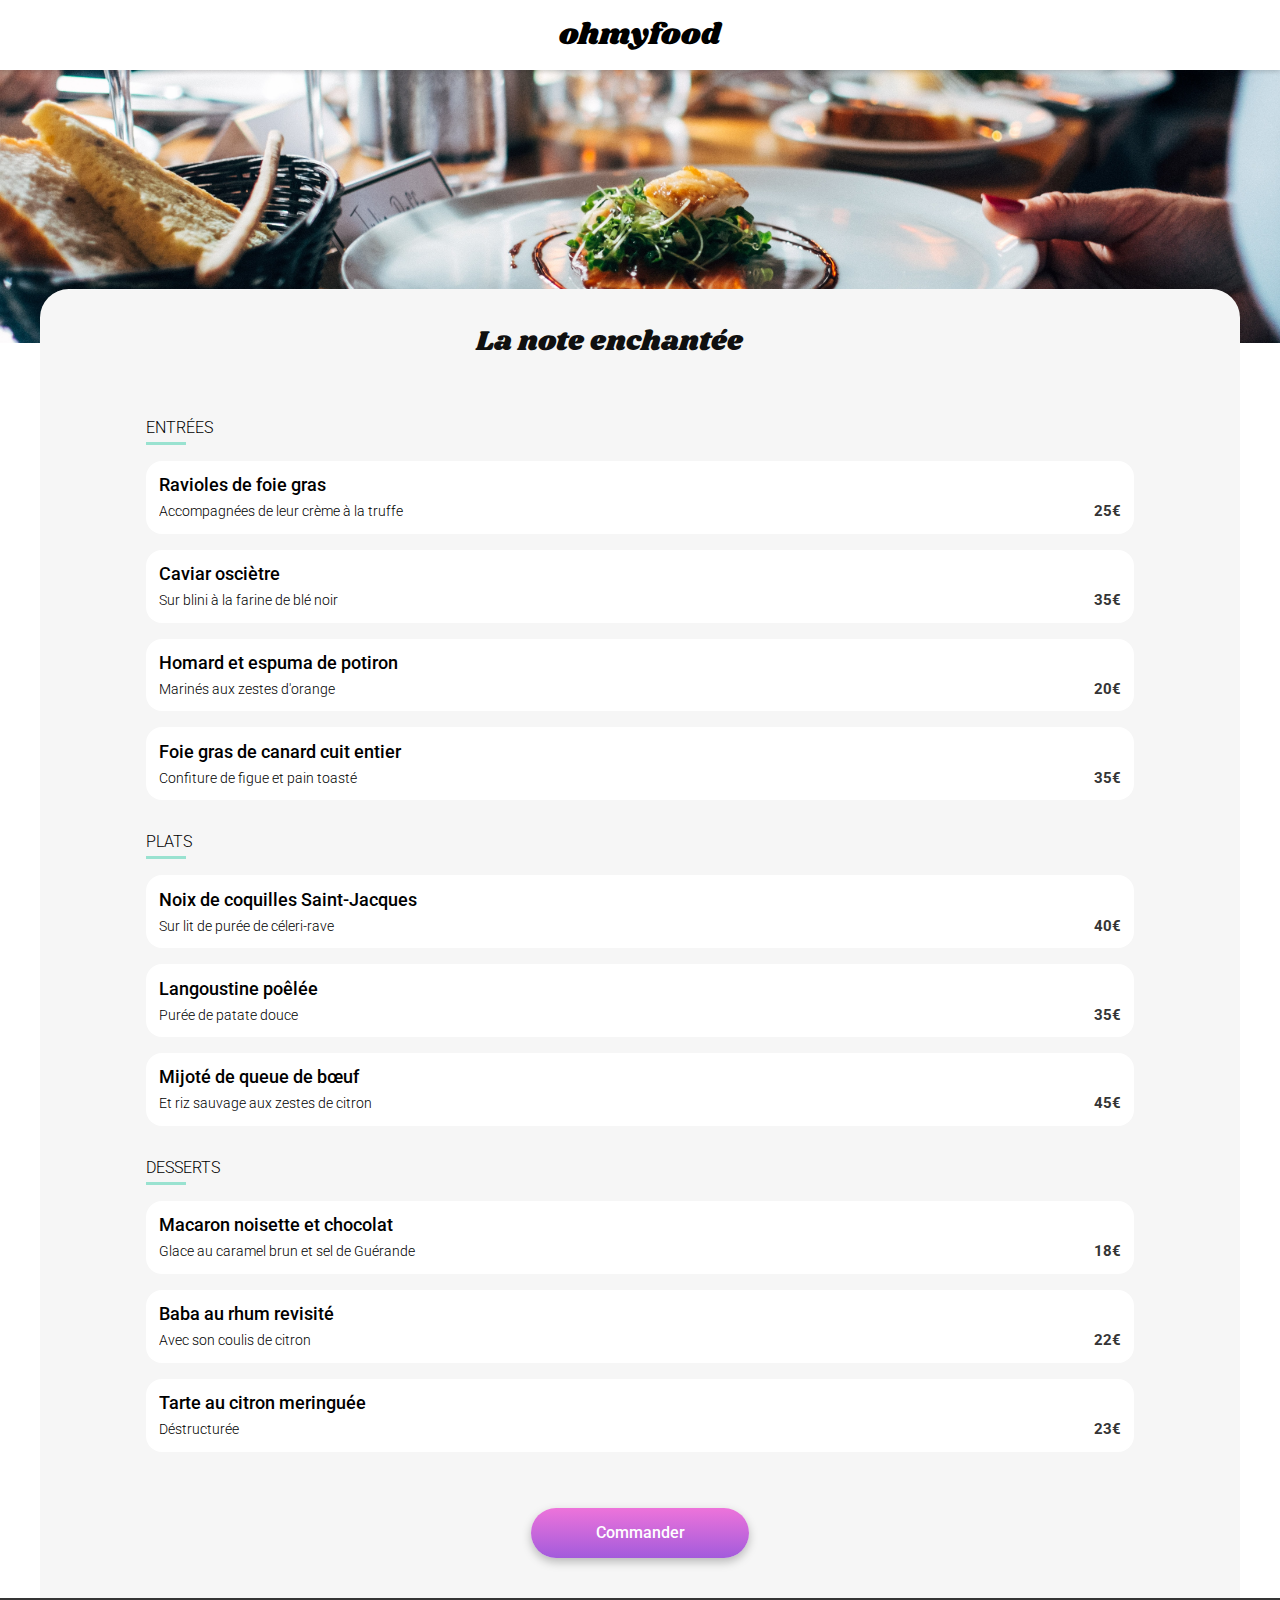
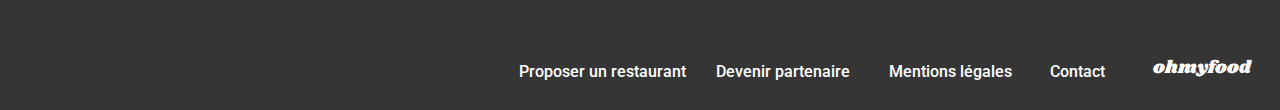
==== la-note-enchantée.html @ 4adf5679 "menu-complet" ====
<!DOCTYPE html>
<html lang="fr">

<head>
    <meta charset="UTF-8">
    <meta name="viewport" content="width=device-width, initial-scale=1.0">
    <title>Ohmyfood-La-Note-Enchantée</title>
    <link rel="stylesheet" href="https://fonts.googleapis.com/css?family=Shrikhand">
    <link rel='stylesheet' href='https://fonts.googleapis.com/css?family=Roboto'>
    <link rel="stylesheet" href="https://cdnjs.cloudflare.com/ajax/libs/font-awesome/6.2.1/css/all.min.css"
        integrity="sha512-MV7K8+y+gLIBoVD59lQIYicR65iaqukzvf/nwasF0nqhPay5w/9lJmVM2hMDcnK1OnMGCdVK+iQrJ7lzPJQd1w=="
        crossorigin="anonymous" referrerpolicy="no-referrer">
    <link rel="stylesheet" href="styles/style.css">
</head>

<body>
    <div class="alldoc">
        <!-- Header -->
        <header class="header">
            <a class="return__button" href="index.html"><i class="fa-solid fa-arrow-left"></i></a>
            <h1 class="header__title">ohmyfood</h1>
        </header>
        <!-- Main Content Page -->
        <main class="main">
            <!-- Section 1 | Img -->
            <section class="box">
                <img class="box__img" src="/images/restaurants/jay-wennington-N_Y88TWmGwA-unsplash.jpg">
            </section>
            <!-- Section 2 | Menu -->
            <section class="menu">
                <article class="menu__content">
                    <div class="menu__boxTitle">
                        <h2 class="menu__boxTitle--title">La note enchantée</h2>
                        <input class="btnHeart" type="checkbox" id="btnControl-one" />
                        <label class="btnLabelMenu btnCheck" for="btnControl-one">
                            <i class="btnLabel__like fa-regular fa-heart"></i>
                            <i class="btnLabel__like heart-full fa-solid fa-heart"></i>
                        </label>
                    </div>
                    <!-- 1er List | Entrées -->
                    <div class="full-menu">
                        <div class="menuBox">
                            <h3 class="menuBox__title">Entrées</h3>
                            <input class="btn__carte" type="checkbox" id="entrees-one" />
                            <label class="menuCarte--label" for="entrees-one">
                                <div class="menuCarte">
                                    <div class="menuCarte__content">
                                        <h4 class="menuCarte__content__title">Ravioles de foie gras</h4>
                                        <p class="menuCarte__content__text">Accompagnées de leur crème à la truffe</p>
                                    </div>
                                    <p class="menuCarte__price">25€</p>
                                    <div class="menuCarte__check">
                                        <i class="center__check fa-solid fa-circle-check"></i>
                                    </div>
                                </div>
                            </label>
                            <input class="btn__carte" type="checkbox" id="entrees-two" />
                            <label class="menuCarte--label" for="entrees-two">
                                <div class="menuCarte">
                                    <div class="menuCarte__content">
                                        <h4 class="menuCarte__content__title">Caviar osciètre</h4>
                                        <p class="menuCarte__content__text">Sur blini à la farine de blé noir</p>
                                    </div>
                                    <p class="menuCarte__price">35€</p>
                                    <div class="menuCarte__check">
                                        <i class="center__check fa-solid fa-circle-check"></i>
                                    </div>
                                </div>
                            </label>
                            <input class="btn__carte" type="checkbox" id="entrees-three" />
                            <label class="menuCarte--label" for="entrees-three">
                                <div class="menuCarte">
                                    <div class="menuCarte__content">
                                        <h4 class="menuCarte__content__title">Homard et espuma de potiron</h4>
                                        <p class="menuCarte__content__text">Marinés aux zestes d'orange</p>
                                    </div>
                                    <p class="menuCarte__price">20€</p>
                                    <div class="menuCarte__check">
                                        <i class="center__check fa-solid fa-circle-check"></i>
                                    </div>
                                </div>
                            </label>
                            <input class="btn__carte" type="checkbox" id="entrees-four" />
                            <label class="menuCarte--label" for="entrees-four">
                                <div class="menuCarte">
                                    <div class="menuCarte__content">
                                        <h4 class="menuCarte__content__title">Foie gras de canard cuit entier</h4>
                                        <p class="menuCarte__content__text">Confiture de figue et pain toasté</p>
                                    </div>
                                    <p class="menuCarte__price">35€</p>
                                    <div class="menuCarte__check">
                                        <i class="center__check fa-solid fa-circle-check"></i>
                                    </div>
                                </div>
                            </label>
                        </div>
                        <!-- 2eme List | Plats -->
                        <div class="menuBox">
                            <h3 class="menuBox__title">Plats</h3>
                            <input class="btn__carte" type="checkbox" id="plats-one" />
                            <label class="menuCarte--label" for="plats-one">
                                <div class="menuCarte">
                                    <div class="menuCarte__content">
                                        <h4 class="menuCarte__content__title">Noix de coquilles Saint-Jacques</h4>
                                        <p class="menuCarte__content__text">Sur lit de purée de céleri-rave</p>
                                    </div>
                                    <p class="menuCarte__price">40€</p>
                                    <div class="menuCarte__check">
                                        <i class="center__check fa-solid fa-circle-check"></i>
                                    </div>
                                </div>
                            </label>
                            <input class="btn__carte" type="checkbox" id="plats-two" />
                            <label class="menuCarte--label" for="plats-two">
                                <div class="menuCarte">
                                    <div class="menuCarte__content">
                                        <h4 class="menuCarte__content__title">Langoustine poêlée</h4>
                                        <p class="menuCarte__content__text">Purée de patate douce</p>
                                    </div>
                                    <p class="menuCarte__price">35€</p>
                                    <div class="menuCarte__check">
                                        <i class="center__check fa-solid fa-circle-check"></i>
                                    </div>
                                </div>
                            </label>
                            <input class="btn__carte" type="checkbox" id="plats-three" />
                            <label class="menuCarte--label" for="plats-three">
                                <div class="menuCarte">
                                    <div class="menuCarte__content">
                                        <h4 class="menuCarte__content__title">Mijoté de queue de bœuf</h4>
                                        <p class="menuCarte__content__text">Et riz sauvage aux zestes de citron</p>
                                    </div>
                                    <p class="menuCarte__price">45€</p>
                                    <div class="menuCarte__check">
                                        <i class="center__check fa-solid fa-circle-check"></i>
                                    </div>
                                </div>
                            </label>
                        </div>
                        <!-- 3eme List | Desserts -->
                        <div class="menuBox">
                            <h3 class="menuBox__title">Desserts</h3>
                            <input class="btn__carte" type="checkbox" id="desserts-one" />
                            <label class="menuCarte--label" for="desserts-one">
                                <div class="menuCarte">
                                    <div class="menuCarte__content">
                                        <h4 class="menuCarte__content__title">Macaron noisette et chocolat</h4>
                                        <p class="menuCarte__content__text">Glace au caramel brun et sel de Guérande</p>
                                    </div>
                                    <p class="menuCarte__price">18€</p>
                                    <div class="menuCarte__check">
                                        <i class="center__check fa-solid fa-circle-check"></i>
                                    </div>
                                </div>
                            </label>
                            <input class="btn__carte" type="checkbox" id="desserts-two" />
                            <label class="menuCarte--label" for="desserts-two">
                                <div class="menuCarte">
                                    <div class="menuCarte__content">
                                        <h4 class="menuCarte__content__title">Baba au rhum revisité</h4>
                                        <p class="menuCarte__content__text">Avec son coulis de citron</p>
                                    </div>
                                    <p class="menuCarte__price">22€</p>
                                    <div class="menuCarte__check">
                                        <i class="center__check fa-solid fa-circle-check"></i>
                                    </div>
                                </div>
                            </label>
                            <input class="btn__carte" type="checkbox" id="desserts-three" />
                            <label class="menuCarte--label" for="desserts-three">
                                <div class="menuCarte">
                                    <div class="menuCarte__content">
                                        <h4 class="menuCarte__content__title">Tarte au citron meringuée</h4>
                                        <p class="menuCarte__content__text">Déstructurée</p>
                                    </div>
                                    <p class="menuCarte__price">23€</p>
                                    <div class="menuCarte__check">
                                        <i class="center__check fa-solid fa-circle-check"></i>
                                    </div>
                                </div>
                            </label>
                        </div>
                        <a class="purple__button btn__menu" href="#">
                            <p class="purple__button--content">Commander</p>
                        </a>
                    </div>
                </article>
            </section>

        </main>
        <footer class="info">
            <h4 class="info__title">ohmyfood</h4>
            <div class="info__bigbox">
                <p class="info__content"><i class="info__content--logo fa-solid fa-utensils"></i>Proposer un
                    restaurant</p>
                <p class="info__content"><i class="info__content--logo fa-solid fa-handshake-angle"></i>Devenir
                    partenaire</p>
                <p class="info__content">Mentions légales</p>
                <p class="info__content">Contact</p>
            </div>
        </footer>
    </div>
</body>

</html>
---- styles/style.css ----
@keyframes dislike {
  from {
    opacity: 0;
  }
  to {
    opacity: 1;
  }
}
@keyframes like {
  from {
    opacity: 1;
  }
  to {
    opacity: 0;
  }
}
@keyframes check {
  0% {
    transform: translateX(200%);
  }
  100% {
    transform: translateX(0%);
    width: 15%;
  }
}
@keyframes uncheck {
  0% {
    transform: translateX(0%);
    width: 15%;
  }
  100% {
    transform: translateX(200%);
  }
}
@keyframes rotation-check {
  from {
    transform: rotate(-270deg);
  }
  to {
    transform: rotate(0);
  }
}
.header {
  display: flex;
  flex-direction: column;
  position: relative;
  justify-content: center;
  height: 100%;
  width: 100%;
}
.header__title {
  font-family: "Shrikhand", sans-serif;
  text-align: center;
  font-size: 1.875rem;
  font-style: normal;
  font-weight: 400;
  line-height: normal;
  padding: 0.8rem 5.5rem;
  z-index: 1;
  box-shadow: 0px 2px 4px 0px rgba(0, 0, 0, 0.15);
}
.header__location {
  display: flex;
  flex-direction: row;
  justify-content: center;
  align-items: center;
  width: 100%;
  background-color: #eaeaea;
  padding: 1rem 5.5rem;
  gap: 1.6rem;
}
.header__location--dot {
  color: #353535;
  width: 0.7rem;
}
.header__location--content {
  font-family: "Roboto", sans-serif;
  font-size: 1rem;
  font-style: normal;
  font-weight: 500;
  line-height: normal;
  color: #353535;
}

.reservation {
  display: flex;
  flex-direction: column;
  width: 100%;
  justify-content: center;
  align-items: center;
  text-align: center;
  background-color: #f6f6f6;
  padding: 2.6rem;
}
.reservation__title {
  padding: 0 0.5rem 0.5rem 0.5rem;
  font-family: "Roboto", sans-serif;
  font-size: 1.5rem;
  font-style: normal;
  font-weight: 700;
  line-height: normal;
  color: #000;
}
.reservation__content {
  font-family: "Roboto", sans-serif;
  font-size: 1.125rem;
  font-style: normal;
  font-weight: 300;
  line-height: normal;
  color: #353535;
}

.fonctionnement {
  display: flex;
  width: 100%;
  height: auto;
  flex-direction: column;
  padding: 3rem 0 1.5rem 1.25rem;
}
@media (min-width: 1020px) {
  .fonctionnement {
    max-width: 1020px;
    margin: auto;
  }
}
.fonctionnement__title {
  font-family: "Roboto", sans-serif;
  font-size: 1.5rem;
  font-style: normal;
  font-weight: 700;
  line-height: normal;
  color: #000;
}
.fonctionnement__bigbox {
  display: flex;
  flex-direction: column;
  justify-content: center;
  align-items: center;
  padding: 1.6rem;
}
@media (min-width: 1020px) {
  .fonctionnement__bigbox {
    flex-direction: row;
  }
}
.fonctionnement__box {
  display: flex;
  flex-direction: row;
  align-items: center;
  width: 20.1rem;
  height: 4.5rem;
  margin-bottom: 1.6rem;
  background: #f6f6f6;
  border-radius: 1.25rem;
  box-shadow: 0px 4px 15px 0px rgba(0, 0, 0, 0.15);
}
@media (min-width: 1020px) {
  .fonctionnement__box {
    margin-right: 2.2rem;
  }
}
.fonctionnement__box--circle {
  display: flex;
  justify-content: center;
  align-items: center;
  border-radius: 50%;
  width: 1.5rem;
  height: 1.5rem;
  background-color: #9356dc;
  position: relative;
  margin-right: 0.5rem;
  right: 4%;
}
.fonctionnement__box--circle--content {
  color: #fff;
  font-family: "Roboto", sans-serif;
  font-size: 0.8rem;
  font-style: normal;
  font-weight: 500;
  line-height: normal;
}
.fonctionnement__box--phone {
  width: 0.8rem;
  height: 1.2rem;
  color: #7e7e7e;
}
.fonctionnement__box--list {
  width: 1rem;
  height: 0.9rem;
  color: #7e7e7e;
}
.fonctionnement__box--store {
  width: 1.125rem;
  height: 1.12rem;
  color: #9356dc;
}
.fonctionnement__box--content {
  width: 13rem;
  height: 0.9rem;
  font-family: "Roboto", sans-serif;
  font-size: 1rem;
  font-style: normal;
  font-weight: 500;
  line-height: normal;
  display: flex;
  justify-content: center;
}

.restaurants {
  display: flex;
  flex-direction: column;
  align-items: center;
  background-color: #f6f6f6;
  padding: 3.4rem 1.1rem 4.1rem 1.1rem;
}
.restaurants__content {
  display: flex;
  flex-direction: column;
  align-content: center;
  max-width: 1020px;
  width: 100%;
}
.restaurants__title {
  font-family: "Roboto", sans-serif;
  font-size: 1.5rem;
  font-style: normal;
  font-weight: 700;
  line-height: normal;
  color: #000;
  margin-bottom: 1.1rem;
}
@media (min-width: 1020px) {
  .restaurants__title {
    padding-left: 2rem;
  }
}
.restaurants__bigbox {
  display: flex;
  flex-direction: column;
  width: 100%;
  height: auto;
}
@media (min-width: 1020px) {
  .restaurants__bigbox {
    flex-wrap: wrap;
    flex-direction: row;
    justify-content: center;
  }
}
.restaurants__box {
  width: 100%;
  height: auto;
  margin: 0 0 1.1rem 0;
  display: flex;
  flex-direction: column;
  justify-content: flex-start;
  align-self: center;
  background-color: #fff;
  border-radius: 0.9rem;
}
@media (min-width: 1020px) {
  .restaurants__box {
    width: 29rem;
    margin: 0 1rem 2rem 1rem;
  }
}
.restaurants__box--imgcontent {
  width: 100%;
  height: 100%;
  position: relative;
  display: flex;
  justify-content: flex-end;
  align-items: flex-start;
}
.restaurants__box--imgcontent--new {
  width: 5rem;
  height: 1.8rem;
  background-color: #99e2d0;
  border-radius: 0.125rem;
  display: flex;
  justify-content: center;
  align-items: center;
  position: absolute;
  margin: 1rem;
}
.restaurants__box--imgcontent--new--content {
  color: #008766;
  text-align: center;
  font-family: "Roboto", sans-serif;
  font-size: 0.875rem;
  font-style: normal;
  font-weight: 500;
  line-height: normal;
}
.restaurants__box--imgcontent--img {
  width: 100%;
  height: 14.4375rem;
  -o-object-fit: cover;
     object-fit: cover;
  border-radius: 0.9rem 0.9rem 0 0;
}
.restaurants__box__content {
  width: 100%;
  height: auto;
  display: flex;
  flex-direction: row;
  justify-content: space-between;
  padding: 1rem 1rem 0 1rem;
  align-items: center;
}
.restaurants__box__content--content {
  width: 100%;
  height: auto;
  display: flex;
  flex-direction: column;
  justify-content: center;
}
.restaurants__box__content--content--title {
  font-family: "Roboto", sans-serif;
  font-size: 1.125rem;
  font-style: normal;
  font-weight: 700;
  line-height: normal;
  color: #000;
}
.restaurants__box__content--content--text {
  color: #000;
  font-family: "Roboto", sans-serif;
  font-size: 1rem;
  font-style: normal;
  font-weight: 300;
  line-height: normal;
}
.restaurants__box__content .btnLabel {
  display: flex;
  justify-content: flex-end;
  align-items: center;
  width: 100%;
  height: auto;
  margin-right: 1rem;
}

.box {
  width: 100%;
  height: 13.7rem;
  position: relative;
}
.box__img {
  -o-object-fit: cover;
     object-fit: cover;
  height: 17.1rem;
  width: 100%;
  position: absolute;
}

.menu {
  display: flex;
  flex-direction: column;
  align-items: center;
  width: 100%;
}
.menu__content {
  display: flex;
  flex-direction: column;
  z-index: 1;
  background-color: #f6f6f6;
  width: 100%;
  height: auto;
  border-radius: 1.8rem 1.8rem 0 0;
  max-width: 1200px;
}
.menu__boxTitle {
  width: 100%;
  height: auto;
  display: flex;
  flex-direction: row;
  align-items: center;
  justify-content: center;
  padding: 2rem 1rem 2.5rem 1.5rem;
}
.menu__boxTitle--title {
  color: #101010;
  font-family: "Shrikhand", sans-serif;
  font-size: 1.75rem;
  font-style: normal;
  font-weight: 400;
  line-height: normal;
  height: auto;
}
.menu__boxTitle .btnLabelMenu {
  display: flex;
  align-items: center;
  width: 1.3rem;
  height: auto;
  margin: 0 1rem 0 2rem;
}

.full-menu {
  display: flex;
  flex-direction: column;
  align-items: center;
}

.menuBox {
  display: flex;
  flex-direction: column;
  width: 100%;
  height: auto;
  padding: 1rem;
  max-width: 1020px;
}
.menuBox__title {
  width: 2.5rem;
  height: 1.6875rem;
  color: #000;
  font-family: "Roboto", sans-serif;
  font-size: 1rem;
  font-style: normal;
  font-weight: 300;
  line-height: normal;
  text-transform: uppercase;
  border-bottom: 3px solid #99e2d0;
}
.menuBox .menuCarte {
  width: 100%;
  height: auto;
  display: flex;
  flex-direction: row;
  justify-content: space-between;
  background-color: #fff;
  border-radius: 1rem;
  margin-top: 1rem;
  overflow: hidden;
  position: relative;
}
.menuBox .menuCarte:hover {
  cursor: pointer;
}
.menuBox .menuCarte__content {
  width: 100%;
  height: auto;
  display: flex;
  flex-direction: column;
  justify-content: center;
  gap: 0.5rem;
  padding: 0.84rem;
}
.menuBox .menuCarte__content__title {
  overflow: hidden;
  color: #000;
  text-overflow: ellipsis;
  white-space: nowrap;
  font-family: "Roboto", sans-serif;
  font-size: 1.125rem;
  font-style: normal;
  font-weight: 500;
  line-height: normal;
}
.menuBox .menuCarte__content__text {
  overflow: hidden;
  color: #000;
  text-overflow: ellipsis;
  white-space: nowrap;
  font-family: "Roboto", sans-serif;
  font-size: 0.9rem;
  font-style: normal;
  font-weight: 300;
  line-height: normal;
}
.menuBox .menuCarte__price {
  display: flex;
  align-self: flex-end;
  padding: 0.84rem;
  color: #353535;
  text-align: center;
  font-family: "Roboto", sans-serif;
  font-size: 0.94019rem;
  font-style: normal;
  font-weight: 700;
  line-height: normal;
}

.info {
  display: flex;
  flex-direction: column;
  align-items: flex-start;
  width: 100%;
  height: auto;
  background-color: #353535;
  padding: 1.8rem;
}
@media (min-width: 1020px) {
  .info {
    flex-direction: row-reverse;
    align-items: flex-end;
    height: 7rem;
  }
}
.info__title {
  color: #fff;
  font-family: "Shrikhand", sans-serif;
  font-size: 1.125rem;
  font-style: normal;
  font-weight: 400;
  line-height: normal;
  padding-bottom: 1rem;
}
@media (min-width: 1020px) {
  .info__title {
    padding: 0 0 0 1rem;
    margin: 0;
  }
}
.info__bigbox {
  display: flex;
  flex-direction: column;
  align-items: flex-start;
  gap: 0.4rem;
}
@media (min-width: 1020px) {
  .info__bigbox {
    flex-direction: row;
  }
}
.info__content {
  color: #fff;
  font-family: "Roboto", sans-serif;
  font-size: 1rem;
  font-style: normal;
  font-weight: 500;
  line-height: normal;
}
@media (min-width: 1020px) {
  .info__content {
    padding-right: 2rem;
  }
  .info__content:first-of-type {
    padding-right: 0.5rem;
  }
}
.info__content--logo {
  width: 0.6rem;
  height: 0.8rem;
  margin-right: 1rem;
}

.purple__button {
  width: 13.625rem;
  height: 3.125rem;
  display: flex;
  justify-content: center;
  align-items: center;
  border-radius: 1.5625rem;
  margin: 2rem 2rem 1rem 2rem;
  background: linear-gradient(0deg, #9356dc -20.44%, #ff79da 123.93%);
  box-shadow: 0px 4px 10px 0px rgba(0, 0, 0, 0.25);
  opacity: 1;
  transition: opacity 0.5s ease-out;
}
.purple__button--content {
  color: #fff;
  font-family: "Roboto", sans-serif;
  font-size: 1rem;
  font-style: normal;
  font-weight: 500;
  line-height: normal;
}
.purple__button:hover {
  box-shadow: 0px 8px 20px 0px rgba(0, 0, 0, 0.25);
  opacity: 0.7;
  transition: opacity 0.5s ease-out;
}

.btn__menu {
  align-self: center;
  margin: 2.5rem;
}

.return__button {
  position: absolute;
  justify-self: center;
  align-self: flex-start;
  margin-left: 1.8rem;
  font-size: 1.8rem;
  width: 1.8rem;
  height: auto;
  z-index: 2;
  color: #353535;
}

.btn__carte {
  display: none;
}

.btn__carte:checked + .menuCarte--label .menuCarte__check {
  animation: check 0.5s ease-in-out normal both;
}

.btn__carte:not(:checked) + .menuCarte--label .menuCarte__check {
  animation: uncheck 0.3s ease-in-out normal both;
}

.btn__carte:checked + .menuCarte--label .center__check {
  animation: rotation-check 0.7s linear normal forwards;
}

.menuCarte__check {
  display: flex;
  justify-content: center;
  align-items: center;
  background-color: #99e2d0;
  border-radius: 0 1rem 1rem 0;
  transform: translateX(200%);
}
.menuCarte__check .center__check {
  background-image: linear-gradient(white, white);
  color: transparent;
  background-clip: text;
  -webkit-background-clip: text;
}

.btnHeart {
  display: none;
}

.btnHeart:checked + .btnCheck .fa-solid {
  animation: dislike 0.2s ease-out normal forwards;
}

.btnHeart:checked + .btnCheck .fa-regular {
  animation: like 0.2s ease-out normal forwards;
}

.btnLabel__like {
  font-size: 1.5rem;
  position: absolute;
}

.heart-full {
  color: transparent;
  background-image: linear-gradient(#ff79da, #9356dc);
  background-clip: text;
  -webkit-background-clip: text;
  opacity: 0;
}

* {
  box-sizing: border-box;
  margin: 0;
  padding: 0;
}

a {
  color: inherit;
  text-decoration: none;
}

Body {
  display: flex;
  flex-direction: column;
  margin: auto;
}/*# sourceMappingURL=style.css.map */
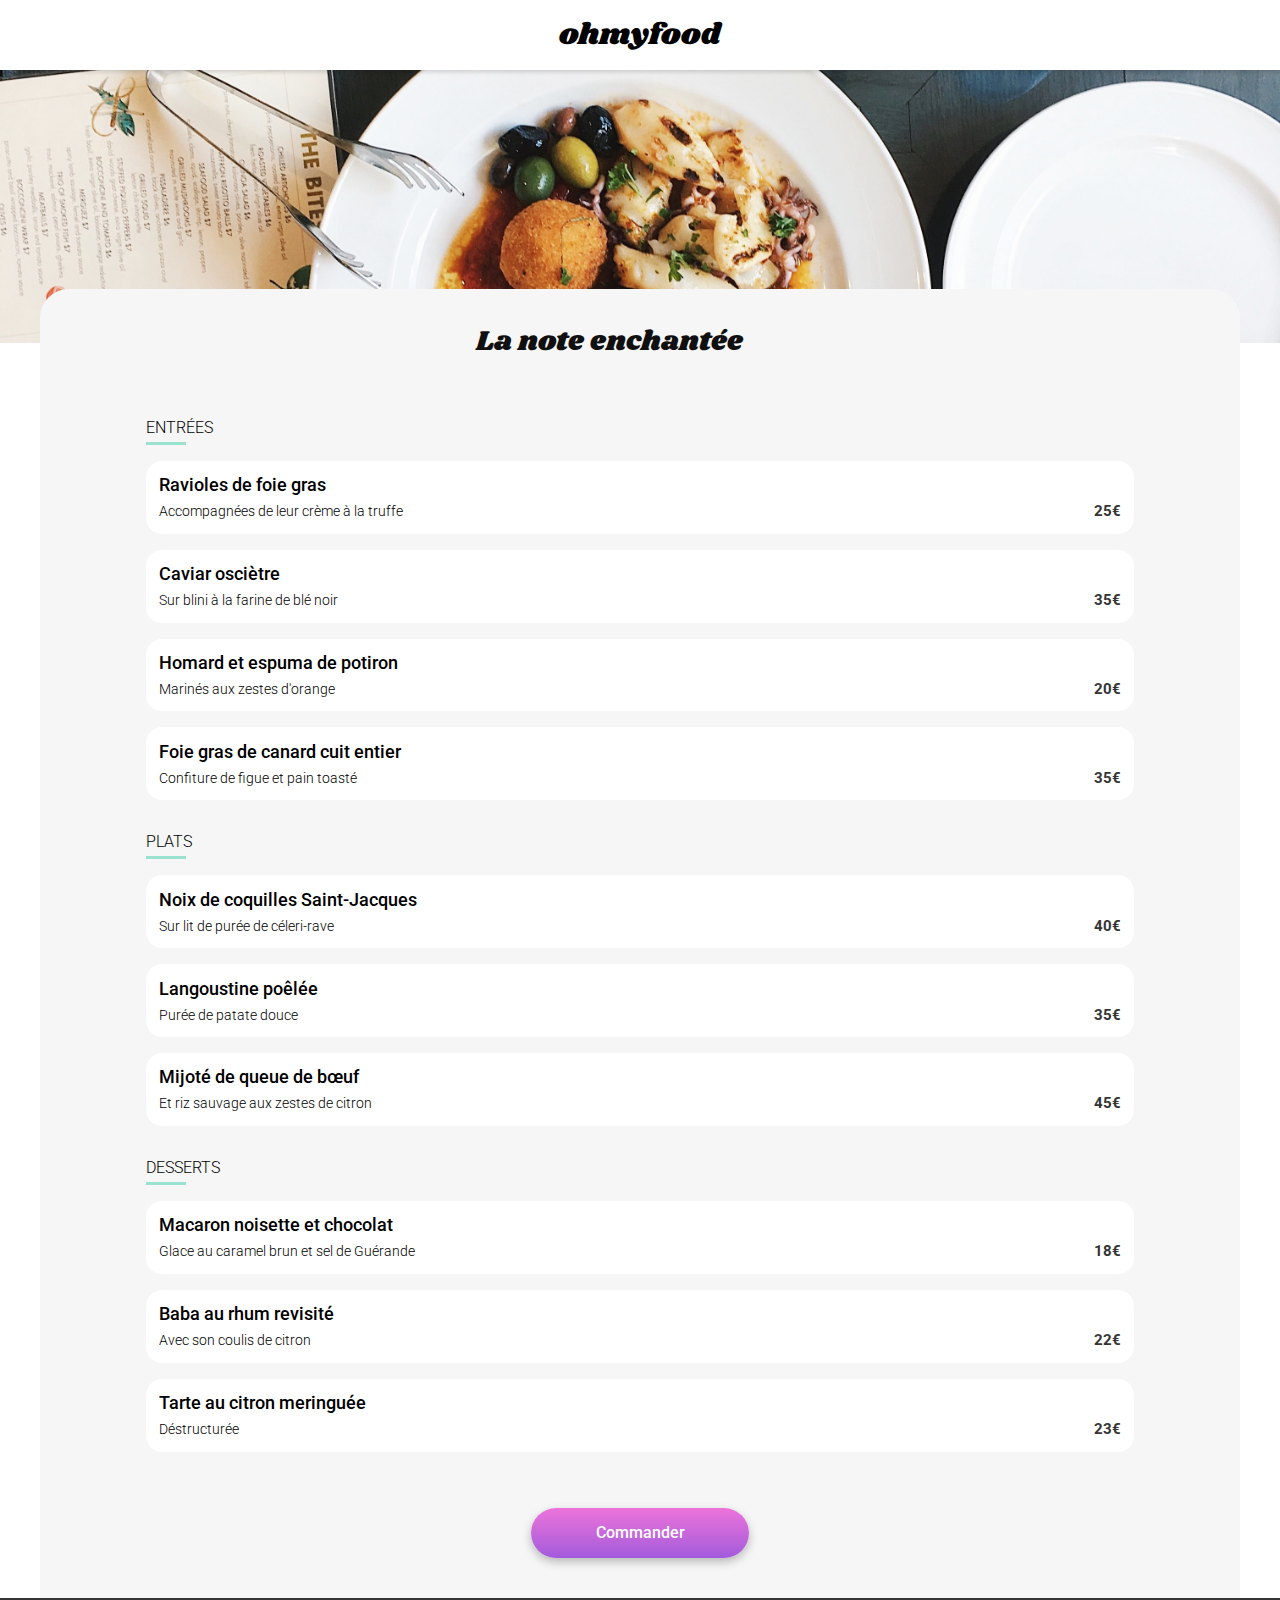
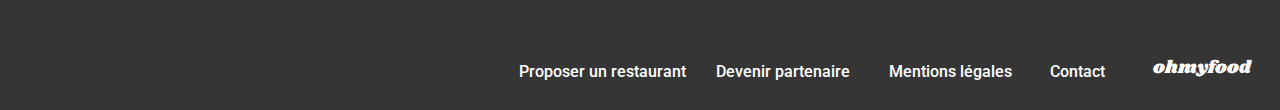
==== commit f4a15bbf: "fix-image" ====
--- a/la-note-enchantée.html
+++ b/la-note-enchantée.html
@@ -24,7 +24,7 @@
         <main class="main">
             <!-- Section 1 | Img -->
             <section class="box">
-                <img class="box__img" src="/images/restaurants/jay-wennington-N_Y88TWmGwA-unsplash.jpg">
+                <img class="box__img" src="/images/restaurants/stil-u2Lp8tXIcjw-unsplash.jpg">
             </section>
             <!-- Section 2 | Menu -->
             <section class="menu">
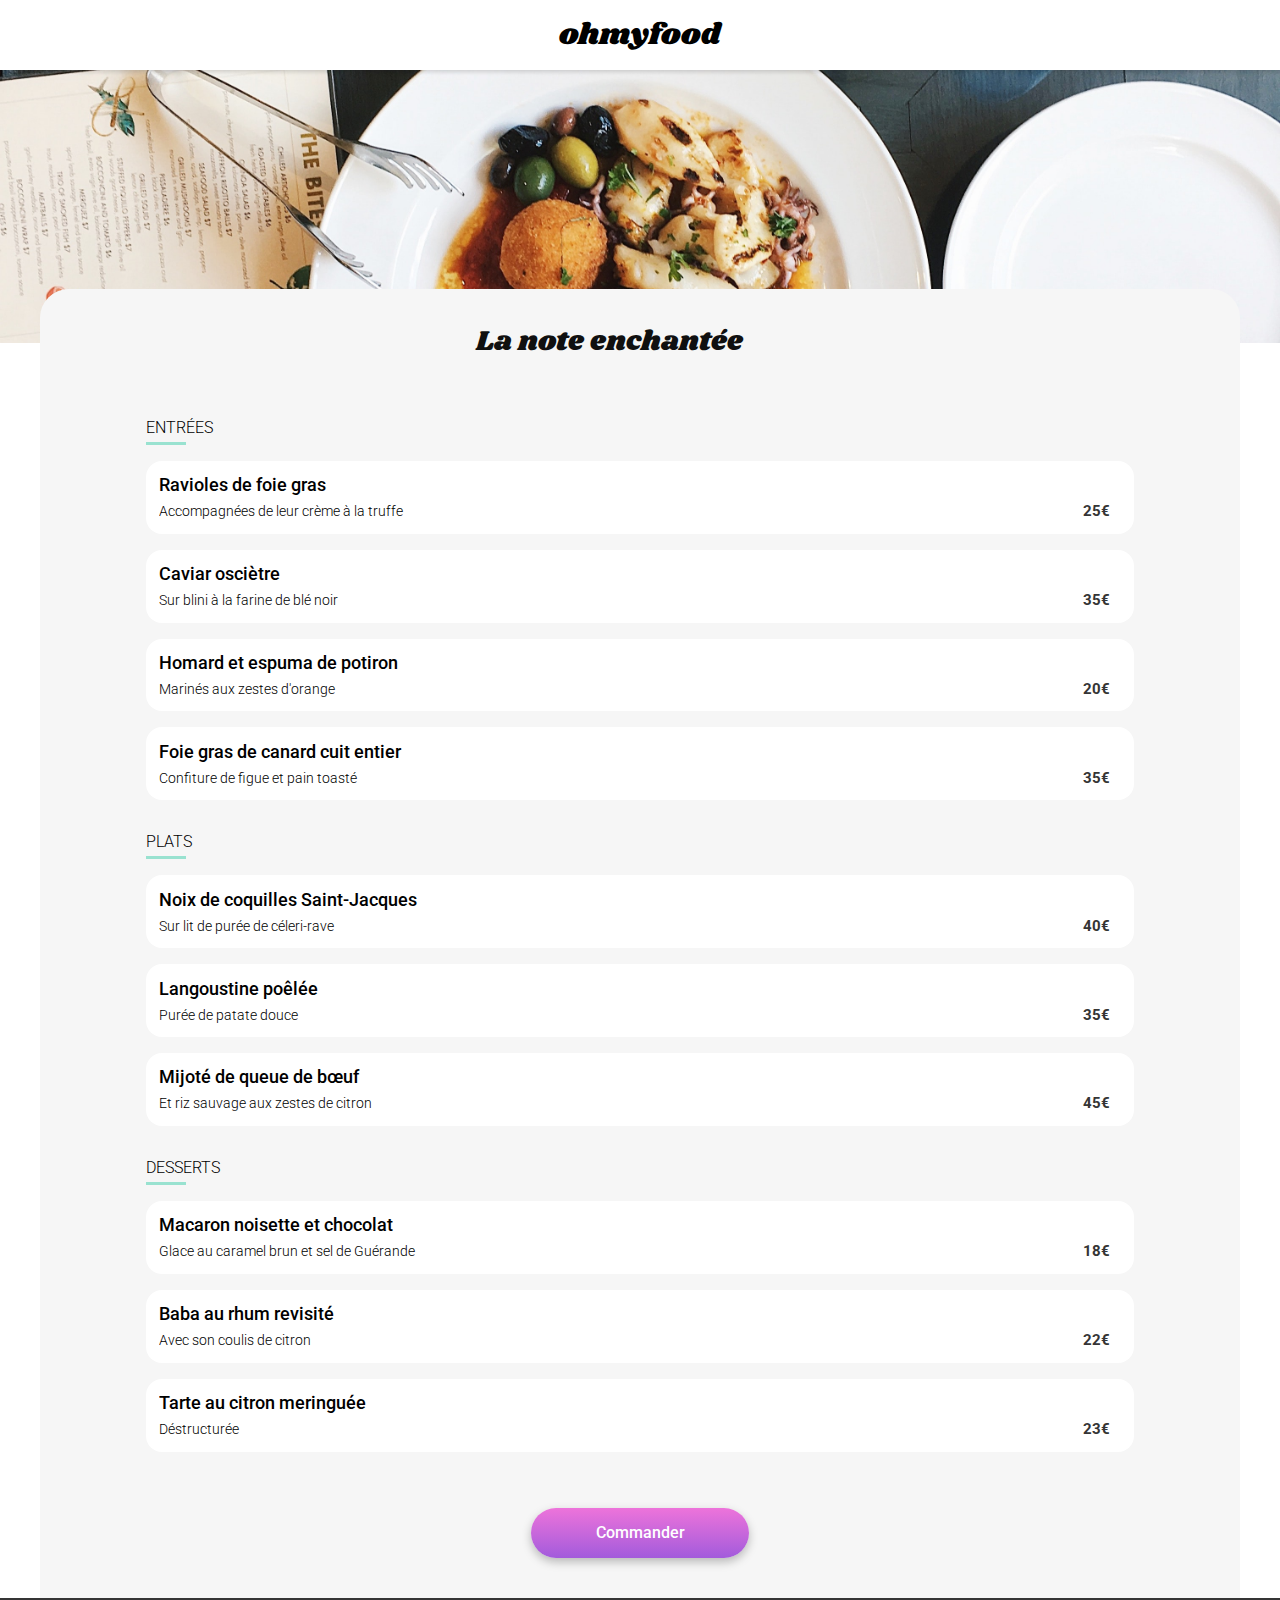
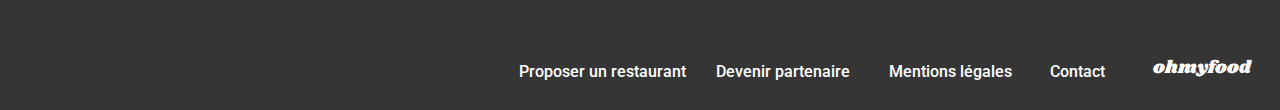
==== commit 6794d0c5: "ajout-hover" ====
--- a/la-note-enchantée.html
+++ b/la-note-enchantée.html
@@ -23,15 +23,15 @@
         <!-- Main Content Page -->
         <main class="main">
             <!-- Section 1 | Img -->
-            <section class="box">
-                <img class="box__img" src="/images/restaurants/stil-u2Lp8tXIcjw-unsplash.jpg">
-            </section>
+            <div class="box">
+                <img class="box__img" src="/images/restaurants/stil-u2Lp8tXIcjw-unsplash.jpg" alt="Asiette garnie">
+            </div>
             <!-- Section 2 | Menu -->
-            <section class="menu">
+            <div class="menu">
                 <article class="menu__content">
                     <div class="menu__boxTitle">
                         <h2 class="menu__boxTitle--title">La note enchantée</h2>
-                        <input class="btnHeart" type="checkbox" id="btnControl-one" />
+                        <input class="btnHeart" type="checkbox" id="btnControl-one">
                         <label class="btnLabelMenu btnCheck" for="btnControl-one">
                             <i class="btnLabel__like fa-regular fa-heart"></i>
                             <i class="btnLabel__like heart-full fa-solid fa-heart"></i>
@@ -39,153 +39,103 @@
                     </div>
                     <!-- 1er List | Entrées -->
                     <div class="full-menu">
-                        <div class="menuBox">
+                        <div class="menuBox menuBox--1">
                             <h3 class="menuBox__title">Entrées</h3>
-                            <input class="btn__carte" type="checkbox" id="entrees-one" />
-                            <label class="menuCarte--label" for="entrees-one">
-                                <div class="menuCarte">
-                                    <div class="menuCarte__content">
-                                        <h4 class="menuCarte__content__title">Ravioles de foie gras</h4>
-                                        <p class="menuCarte__content__text">Accompagnées de leur crème à la truffe</p>
-                                    </div>
-                                    <p class="menuCarte__price">25€</p>
-                                    <div class="menuCarte__check">
-                                        <i class="center__check fa-solid fa-circle-check"></i>
-                                    </div>
+                            <div class="menuCarte">
+                                <div class="menuCarte__content">
+                                    <h4 class="menuCarte__content__title">Ravioles de foie gras</h4>
+                                    <p class="menuCarte__content__text">Accompagnées de leur crème à la truffe</p>
                                 </div>
-                            </label>
-                            <input class="btn__carte" type="checkbox" id="entrees-two" />
-                            <label class="menuCarte--label" for="entrees-two">
-                                <div class="menuCarte">
-                                    <div class="menuCarte__content">
-                                        <h4 class="menuCarte__content__title">Caviar osciètre</h4>
-                                        <p class="menuCarte__content__text">Sur blini à la farine de blé noir</p>
-                                    </div>
-                                    <p class="menuCarte__price">35€</p>
-                                    <div class="menuCarte__check">
-                                        <i class="center__check fa-solid fa-circle-check"></i>
-                                    </div>
+                                <p class="menuCarte__price">25€</p>
+                                <div class="plate__confirmation"><i class="fa-solid fa-circle-check"></i></div>
+                            </div>
+                            <div class="menuCarte">
+                                <div class="menuCarte__content">
+                                    <h4 class="menuCarte__content__title">Caviar osciètre</h4>
+                                    <p class="menuCarte__content__text">Sur blini à la farine de blé noir</p>
                                 </div>
-                            </label>
-                            <input class="btn__carte" type="checkbox" id="entrees-three" />
-                            <label class="menuCarte--label" for="entrees-three">
-                                <div class="menuCarte">
-                                    <div class="menuCarte__content">
-                                        <h4 class="menuCarte__content__title">Homard et espuma de potiron</h4>
-                                        <p class="menuCarte__content__text">Marinés aux zestes d'orange</p>
-                                    </div>
-                                    <p class="menuCarte__price">20€</p>
-                                    <div class="menuCarte__check">
-                                        <i class="center__check fa-solid fa-circle-check"></i>
-                                    </div>
+                                <p class="menuCarte__price">35€</p>
+                                <div class="plate__confirmation"><i class="fa-solid fa-circle-check"></i></div>
+                            </div>
+                            <div class="menuCarte">
+                                <div class="menuCarte__content">
+                                    <h4 class="menuCarte__content__title">Homard et espuma de potiron</h4>
+                                    <p class="menuCarte__content__text">Marinés aux zestes d'orange</p>
                                 </div>
-                            </label>
-                            <input class="btn__carte" type="checkbox" id="entrees-four" />
-                            <label class="menuCarte--label" for="entrees-four">
-                                <div class="menuCarte">
-                                    <div class="menuCarte__content">
-                                        <h4 class="menuCarte__content__title">Foie gras de canard cuit entier</h4>
-                                        <p class="menuCarte__content__text">Confiture de figue et pain toasté</p>
-                                    </div>
-                                    <p class="menuCarte__price">35€</p>
-                                    <div class="menuCarte__check">
-                                        <i class="center__check fa-solid fa-circle-check"></i>
-                                    </div>
+                                <p class="menuCarte__price">20€</p>
+                                <div class="plate__confirmation"><i class="fa-solid fa-circle-check"></i></div>
+                            </div>
+                            <div class="menuCarte">
+                                <div class="menuCarte__content">
+                                    <h4 class="menuCarte__content__title">Foie gras de canard cuit entier</h4>
+                                    <p class="menuCarte__content__text">Confiture de figue et pain toasté</p>
                                 </div>
-                            </label>
+                                <p class="menuCarte__price">35€</p>
+                                <div class="plate__confirmation"><i class="fa-solid fa-circle-check"></i></div>
+                            </div>
                         </div>
                         <!-- 2eme List | Plats -->
-                        <div class="menuBox">
+                        <div class="menuBox menuBox--2">
                             <h3 class="menuBox__title">Plats</h3>
-                            <input class="btn__carte" type="checkbox" id="plats-one" />
-                            <label class="menuCarte--label" for="plats-one">
-                                <div class="menuCarte">
-                                    <div class="menuCarte__content">
-                                        <h4 class="menuCarte__content__title">Noix de coquilles Saint-Jacques</h4>
-                                        <p class="menuCarte__content__text">Sur lit de purée de céleri-rave</p>
-                                    </div>
-                                    <p class="menuCarte__price">40€</p>
-                                    <div class="menuCarte__check">
-                                        <i class="center__check fa-solid fa-circle-check"></i>
-                                    </div>
+                            <div class="menuCarte">
+                                <div class="menuCarte__content">
+                                    <h4 class="menuCarte__content__title">Noix de coquilles Saint-Jacques</h4>
+                                    <p class="menuCarte__content__text">Sur lit de purée de céleri-rave</p>
                                 </div>
-                            </label>
-                            <input class="btn__carte" type="checkbox" id="plats-two" />
-                            <label class="menuCarte--label" for="plats-two">
-                                <div class="menuCarte">
-                                    <div class="menuCarte__content">
-                                        <h4 class="menuCarte__content__title">Langoustine poêlée</h4>
-                                        <p class="menuCarte__content__text">Purée de patate douce</p>
-                                    </div>
-                                    <p class="menuCarte__price">35€</p>
-                                    <div class="menuCarte__check">
-                                        <i class="center__check fa-solid fa-circle-check"></i>
-                                    </div>
+                                <p class="menuCarte__price">40€</p>
+                                <div class="plate__confirmation"><i class="fa-solid fa-circle-check"></i></div>
+                            </div>
+                            <div class="menuCarte">
+                                <div class="menuCarte__content">
+                                    <h4 class="menuCarte__content__title">Langoustine poêlée</h4>
+                                    <p class="menuCarte__content__text">Purée de patate douce</p>
                                 </div>
-                            </label>
-                            <input class="btn__carte" type="checkbox" id="plats-three" />
-                            <label class="menuCarte--label" for="plats-three">
-                                <div class="menuCarte">
-                                    <div class="menuCarte__content">
-                                        <h4 class="menuCarte__content__title">Mijoté de queue de bœuf</h4>
-                                        <p class="menuCarte__content__text">Et riz sauvage aux zestes de citron</p>
-                                    </div>
-                                    <p class="menuCarte__price">45€</p>
-                                    <div class="menuCarte__check">
-                                        <i class="center__check fa-solid fa-circle-check"></i>
-                                    </div>
+                                <p class="menuCarte__price">35€</p>
+                                <div class="plate__confirmation"><i class="fa-solid fa-circle-check"></i></div>
+                            </div>
+                            <div class="menuCarte">
+                                <div class="menuCarte__content">
+                                    <h4 class="menuCarte__content__title">Mijoté de queue de bœuf</h4>
+                                    <p class="menuCarte__content__text">Et riz sauvage aux zestes de citron</p>
                                 </div>
-                            </label>
+                                <p class="menuCarte__price">45€</p>
+                                <div class="plate__confirmation"><i class="fa-solid fa-circle-check"></i></div>
+                            </div>
                         </div>
                         <!-- 3eme List | Desserts -->
-                        <div class="menuBox">
+                        <div class="menuBox menuBox--3">
                             <h3 class="menuBox__title">Desserts</h3>
-                            <input class="btn__carte" type="checkbox" id="desserts-one" />
-                            <label class="menuCarte--label" for="desserts-one">
-                                <div class="menuCarte">
-                                    <div class="menuCarte__content">
-                                        <h4 class="menuCarte__content__title">Macaron noisette et chocolat</h4>
-                                        <p class="menuCarte__content__text">Glace au caramel brun et sel de Guérande</p>
-                                    </div>
-                                    <p class="menuCarte__price">18€</p>
-                                    <div class="menuCarte__check">
-                                        <i class="center__check fa-solid fa-circle-check"></i>
-                                    </div>
+                            <div class="menuCarte">
+                                <div class="menuCarte__content">
+                                    <h4 class="menuCarte__content__title">Macaron noisette et chocolat</h4>
+                                    <p class="menuCarte__content__text">Glace au caramel brun et sel de Guérande</p>
                                 </div>
-                            </label>
-                            <input class="btn__carte" type="checkbox" id="desserts-two" />
-                            <label class="menuCarte--label" for="desserts-two">
-                                <div class="menuCarte">
-                                    <div class="menuCarte__content">
-                                        <h4 class="menuCarte__content__title">Baba au rhum revisité</h4>
-                                        <p class="menuCarte__content__text">Avec son coulis de citron</p>
-                                    </div>
-                                    <p class="menuCarte__price">22€</p>
-                                    <div class="menuCarte__check">
-                                        <i class="center__check fa-solid fa-circle-check"></i>
-                                    </div>
+                                <p class="menuCarte__price">18€</p>
+                                <div class="plate__confirmation"><i class="fa-solid fa-circle-check"></i></div>
+                            </div>
+                            <div class="menuCarte">
+                                <div class="menuCarte__content">
+                                    <h4 class="menuCarte__content__title">Baba au rhum revisité</h4>
+                                    <p class="menuCarte__content__text">Avec son coulis de citron</p>
                                 </div>
-                            </label>
-                            <input class="btn__carte" type="checkbox" id="desserts-three" />
-                            <label class="menuCarte--label" for="desserts-three">
-                                <div class="menuCarte">
-                                    <div class="menuCarte__content">
-                                        <h4 class="menuCarte__content__title">Tarte au citron meringuée</h4>
-                                        <p class="menuCarte__content__text">Déstructurée</p>
-                                    </div>
-                                    <p class="menuCarte__price">23€</p>
-                                    <div class="menuCarte__check">
-                                        <i class="center__check fa-solid fa-circle-check"></i>
-                                    </div>
+                                <p class="menuCarte__price">22€</p>
+                                <div class="plate__confirmation"><i class="fa-solid fa-circle-check"></i></div>
+                            </div>
+                            <div class="menuCarte">
+                                <div class="menuCarte__content">
+                                    <h4 class="menuCarte__content__title">Tarte au citron meringuée</h4>
+                                    <p class="menuCarte__content__text">Déstructurée</p>
                                 </div>
-                            </label>
+                                <p class="menuCarte__price">23€</p>
+                                <div class="plate__confirmation"><i class="fa-solid fa-circle-check"></i></div>
+                            </div>
                         </div>
                         <a class="purple__button btn__menu" href="#">
                             <p class="purple__button--content">Commander</p>
                         </a>
                     </div>
                 </article>
-            </section>
+            </div>
 
         </main>
         <footer class="info">
@@ -196,7 +146,7 @@
                 <p class="info__content"><i class="info__content--logo fa-solid fa-handshake-angle"></i>Devenir
                     partenaire</p>
                 <p class="info__content">Mentions légales</p>
-                <p class="info__content">Contact</p>
+                <p class="info__content"><a href="#">Contact</a></p>
             </div>
         </footer>
     </div>
--- a/styles/style.css
+++ b/styles/style.css
@@ -14,30 +14,34 @@
     opacity: 0;
   }
 }
-@keyframes check {
+@keyframes spin {
   0% {
-    transform: translateX(200%);
+    transform: rotate(0deg);
+    opacity: 1;
+  }
+  75% {
+    transform: rotate(360deg);
+    opacity: 0.8;
   }
   100% {
-    transform: translateX(0%);
-    width: 15%;
-  }
-}
-@keyframes uncheck {
+    transform: rotate(360deg);
+    opacity: 0;
+  }
+}
+@keyframes content-appear {
   0% {
-    transform: translateX(0%);
-    width: 15%;
+    z-index: 0;
   }
   100% {
-    transform: translateX(200%);
-  }
-}
-@keyframes rotation-check {
-  from {
-    transform: rotate(-270deg);
-  }
-  to {
-    transform: rotate(0);
+    z-index: 10000;
+  }
+}
+@keyframes menu-appear {
+  0% {
+    transform: scale(0);
+  }
+  100% {
+    transform: scale(1);
   }
 }
 .header {
@@ -80,6 +84,328 @@
   font-weight: 500;
   line-height: normal;
   color: #353535;
+}
+
+.box {
+  width: 100%;
+  height: 13.7rem;
+  position: relative;
+}
+.box__img {
+  -o-object-fit: cover;
+     object-fit: cover;
+  height: 17.1rem;
+  width: 100%;
+  position: absolute;
+}
+
+.menu {
+  display: flex;
+  flex-direction: column;
+  align-items: center;
+  width: 100%;
+}
+.menu__content {
+  display: flex;
+  flex-direction: column;
+  z-index: 1;
+  background-color: #f6f6f6;
+  width: 100%;
+  height: auto;
+  border-radius: 1.8rem 1.8rem 0 0;
+  max-width: 1200px;
+}
+.menu__boxTitle {
+  width: 100%;
+  height: auto;
+  display: flex;
+  flex-direction: row;
+  align-items: center;
+  justify-content: center;
+  padding: 2rem 1rem 2.5rem 1.5rem;
+}
+.menu__boxTitle--title {
+  color: #101010;
+  font-family: "Shrikhand", sans-serif;
+  font-size: 1.75rem;
+  font-style: normal;
+  font-weight: 400;
+  line-height: normal;
+  height: auto;
+}
+.menu__boxTitle .btnLabelMenu {
+  display: flex;
+  align-items: center;
+  width: 1.3rem;
+  height: auto;
+  margin: 0 1rem 0 2rem;
+}
+
+.full-menu {
+  display: flex;
+  flex-direction: column;
+  align-items: center;
+}
+
+.menuBox {
+  display: flex;
+  flex-direction: column;
+  width: 100%;
+  height: auto;
+  padding: 1rem;
+  max-width: 1020px;
+}
+.menuBox__title {
+  width: 2.5rem;
+  height: 1.6875rem;
+  color: #000;
+  font-family: "Roboto", sans-serif;
+  font-size: 1rem;
+  font-style: normal;
+  font-weight: 300;
+  line-height: normal;
+  text-transform: uppercase;
+  border-bottom: 3px solid #99e2d0;
+}
+.menuBox .menuCarte {
+  width: 100%;
+  height: auto;
+  display: flex;
+  flex-direction: row;
+  justify-content: space-between;
+  background-color: #fff;
+  border-radius: 1rem;
+  margin-top: 1rem;
+  overflow: hidden;
+  position: relative;
+}
+.menuBox .menuCarte:hover {
+  cursor: pointer;
+}
+.menuBox .menuCarte:hover .plate__confirmation {
+  margin-right: 0rem;
+}
+.menuBox .menuCarte:hover .plate__confirmation i {
+  transform: rotate(360deg);
+}
+.menuBox .menuCarte__content {
+  width: 100%;
+  height: auto;
+  display: flex;
+  flex-direction: column;
+  justify-content: center;
+  gap: 0.5rem;
+  padding: 0.84rem;
+}
+.menuBox .menuCarte__content__title {
+  overflow: hidden;
+  color: #000;
+  text-overflow: ellipsis;
+  white-space: nowrap;
+  font-family: "Roboto", sans-serif;
+  font-size: 1.125rem;
+  font-style: normal;
+  font-weight: 500;
+  line-height: normal;
+}
+.menuBox .menuCarte__content__text {
+  overflow: hidden;
+  color: #000;
+  text-overflow: ellipsis;
+  white-space: nowrap;
+  font-family: "Roboto", sans-serif;
+  font-size: 0.9rem;
+  font-style: normal;
+  font-weight: 300;
+  line-height: normal;
+}
+.menuBox .menuCarte__price {
+  display: flex;
+  align-self: flex-end;
+  padding: 0.84rem;
+  color: #353535;
+  text-align: center;
+  font-family: "Roboto", sans-serif;
+  font-size: 0.94rem;
+  font-style: normal;
+  font-weight: 700;
+  line-height: normal;
+}
+.menuBox .menuCarte .plate__confirmation {
+  background-color: #99e2d0;
+  color: #fff;
+  border-top-right-radius: 1rem;
+  border-bottom-right-radius: 1rem;
+  width: 5.5rem;
+  display: flex;
+  align-items: center;
+  justify-content: center;
+  margin: -0.75rem -5.5rem -0.75rem 1rem;
+  transition: margin-right 750ms ease;
+}
+.menuBox .menuCarte .plate__confirmation i {
+  transform: rotate(0);
+  transition: transform 750ms ease;
+  font-size: 1.5rem;
+}
+
+.menuBox--1 {
+  animation: menu-appear 750ms cubic-bezier(0.25, 0.46, 0.45, 0.94) both;
+  animation-delay: 100ms;
+}
+
+.menuBox--2 {
+  animation: menu-appear 750ms cubic-bezier(0.25, 0.46, 0.45, 0.94) both;
+  animation-delay: 250ms;
+}
+
+.menuBox--3 {
+  animation: menu-appear 750ms cubic-bezier(0.25, 0.46, 0.45, 0.94) both;
+  animation-delay: 350ms;
+}
+
+.info {
+  display: flex;
+  flex-direction: column;
+  align-items: flex-start;
+  width: 100%;
+  height: auto;
+  background-color: #353535;
+  padding: 1.8rem;
+}
+@media (min-width: 1020px) {
+  .info {
+    flex-direction: row-reverse;
+    align-items: flex-end;
+    height: 7rem;
+  }
+}
+.info__title {
+  color: #fff;
+  font-family: "Shrikhand", sans-serif;
+  font-size: 1.125rem;
+  font-style: normal;
+  font-weight: 400;
+  line-height: normal;
+  padding-bottom: 1rem;
+}
+@media (min-width: 1020px) {
+  .info__title {
+    padding: 0 0 0 1rem;
+    margin: 0;
+  }
+}
+.info__bigbox {
+  display: flex;
+  flex-direction: column;
+  align-items: flex-start;
+  gap: 0.4rem;
+}
+@media (min-width: 1020px) {
+  .info__bigbox {
+    flex-direction: row;
+  }
+}
+.info__content {
+  color: #fff;
+  font-family: "Roboto", sans-serif;
+  font-size: 1rem;
+  font-style: normal;
+  font-weight: 500;
+  line-height: normal;
+}
+@media (min-width: 1020px) {
+  .info__content {
+    padding-right: 2rem;
+  }
+  .info__content:first-of-type {
+    padding-right: 0.5rem;
+  }
+}
+.info__content--logo {
+  width: 0.6rem;
+  height: 0.8rem;
+  margin-right: 1rem;
+}
+
+.purple__button {
+  width: 13.625rem;
+  height: 3.125rem;
+  display: flex;
+  justify-content: center;
+  align-items: center;
+  border-radius: 1.5625rem;
+  margin: 2rem 2rem 1rem 2rem;
+  background: linear-gradient(0deg, #9356dc -20.44%, #ff79da 123.93%);
+  box-shadow: 0px 4px 10px 0px rgba(0, 0, 0, 0.25);
+  opacity: 1;
+  transition: opacity 0.5s ease-out;
+}
+.purple__button--content {
+  color: #fff;
+  font-family: "Roboto", sans-serif;
+  font-size: 1rem;
+  font-style: normal;
+  font-weight: 500;
+  line-height: normal;
+}
+.purple__button:hover {
+  box-shadow: 0px 8px 20px 0px rgba(0, 0, 0, 0.25);
+  opacity: 0.7;
+  transition: opacity 0.5s ease-out;
+}
+
+.btn__menu {
+  align-self: center;
+  margin: 2.5rem;
+}
+
+.return__button {
+  position: absolute;
+  justify-self: center;
+  align-self: flex-start;
+  margin-left: 1.8rem;
+  font-size: 1.8rem;
+  width: 1.8rem;
+  height: auto;
+  z-index: 2;
+  color: #353535;
+}
+
+.btnHeart {
+  display: none;
+}
+
+.btnHeart:checked + .btnCheck .fa-solid {
+  animation: dislike 0.2s ease-out normal forwards;
+}
+
+.btnHeart:checked + .btnCheck .fa-regular {
+  animation: like 0.2s ease-out normal forwards;
+}
+
+.btnLabel {
+  display: flex;
+  position: relative;
+  justify-content: flex-end;
+  top: -30px;
+  margin: 0 1.5rem 0 0;
+}
+
+.btnLabel__like {
+  font-size: 1.5rem;
+  position: absolute;
+}
+.btnLabel__like:hover {
+  cursor: pointer;
+}
+
+.heart-full {
+  color: transparent;
+  background-image: linear-gradient(#ff79da, #9356dc);
+  background-clip: text;
+  -webkit-background-clip: text;
+  opacity: 0;
 }
 
 .reservation {
@@ -257,6 +583,7 @@
   align-self: center;
   background-color: #fff;
   border-radius: 0.9rem;
+  padding-bottom: 1.5rem;
 }
 @media (min-width: 1020px) {
   .restaurants__box {
@@ -340,308 +667,54 @@
   margin-right: 1rem;
 }
 
-.box {
-  width: 100%;
-  height: 13.7rem;
+.loader {
+  position: fixed;
+  height: 100%;
+  width: 100%;
+  left: 0;
+  top: 0;
+  background-color: rgba(255, 255, 255, 0.95);
+  z-index: 9999;
+  display: flex;
+  align-items: center;
+  justify-content: center;
+}
+.loader__circles {
+  width: 5rem;
+  height: 5rem;
+  display: inline-block;
+  vertical-align: middle;
   position: relative;
-}
-.box__img {
-  -o-object-fit: cover;
-     object-fit: cover;
-  height: 17.1rem;
-  width: 100%;
+  border-radius: 5rem;
+  border: 4px solid transparent;
+  border-top-color: #9356dc;
+  animation: spin 2s linear 1.1s both;
+}
+.loader__circles::after {
+  content: "";
   position: absolute;
-}
-
-.menu {
-  display: flex;
-  flex-direction: column;
-  align-items: center;
-  width: 100%;
-}
-.menu__content {
-  display: flex;
-  flex-direction: column;
-  z-index: 1;
-  background-color: #f6f6f6;
-  width: 100%;
-  height: auto;
-  border-radius: 1.8rem 1.8rem 0 0;
-  max-width: 1200px;
-}
-.menu__boxTitle {
-  width: 100%;
-  height: auto;
-  display: flex;
-  flex-direction: row;
-  align-items: center;
-  justify-content: center;
-  padding: 2rem 1rem 2.5rem 1.5rem;
-}
-.menu__boxTitle--title {
-  color: #101010;
-  font-family: "Shrikhand", sans-serif;
-  font-size: 1.75rem;
-  font-style: normal;
-  font-weight: 400;
-  line-height: normal;
-  height: auto;
-}
-.menu__boxTitle .btnLabelMenu {
-  display: flex;
-  align-items: center;
-  width: 1.3rem;
-  height: auto;
-  margin: 0 1rem 0 2rem;
-}
-
-.full-menu {
-  display: flex;
-  flex-direction: column;
-  align-items: center;
-}
-
-.menuBox {
-  display: flex;
-  flex-direction: column;
-  width: 100%;
-  height: auto;
-  padding: 1rem;
-  max-width: 1020px;
-}
-.menuBox__title {
-  width: 2.5rem;
-  height: 1.6875rem;
-  color: #000;
-  font-family: "Roboto", sans-serif;
-  font-size: 1rem;
-  font-style: normal;
-  font-weight: 300;
-  line-height: normal;
-  text-transform: uppercase;
-  border-bottom: 3px solid #99e2d0;
-}
-.menuBox .menuCarte {
-  width: 100%;
-  height: auto;
-  display: flex;
-  flex-direction: row;
-  justify-content: space-between;
-  background-color: #fff;
-  border-radius: 1rem;
-  margin-top: 1rem;
-  overflow: hidden;
-  position: relative;
-}
-.menuBox .menuCarte:hover {
-  cursor: pointer;
-}
-.menuBox .menuCarte__content {
-  width: 100%;
-  height: auto;
-  display: flex;
-  flex-direction: column;
-  justify-content: center;
-  gap: 0.5rem;
-  padding: 0.84rem;
-}
-.menuBox .menuCarte__content__title {
-  overflow: hidden;
-  color: #000;
-  text-overflow: ellipsis;
-  white-space: nowrap;
-  font-family: "Roboto", sans-serif;
-  font-size: 1.125rem;
-  font-style: normal;
-  font-weight: 500;
-  line-height: normal;
-}
-.menuBox .menuCarte__content__text {
-  overflow: hidden;
-  color: #000;
-  text-overflow: ellipsis;
-  white-space: nowrap;
-  font-family: "Roboto", sans-serif;
-  font-size: 0.9rem;
-  font-style: normal;
-  font-weight: 300;
-  line-height: normal;
-}
-.menuBox .menuCarte__price {
-  display: flex;
-  align-self: flex-end;
-  padding: 0.84rem;
-  color: #353535;
-  text-align: center;
-  font-family: "Roboto", sans-serif;
-  font-size: 0.94019rem;
-  font-style: normal;
-  font-weight: 700;
-  line-height: normal;
-}
-
-.info {
-  display: flex;
-  flex-direction: column;
-  align-items: flex-start;
-  width: 100%;
-  height: auto;
-  background-color: #353535;
-  padding: 1.8rem;
-}
-@media (min-width: 1020px) {
-  .info {
-    flex-direction: row-reverse;
-    align-items: flex-end;
-    height: 7rem;
-  }
-}
-.info__title {
-  color: #fff;
-  font-family: "Shrikhand", sans-serif;
-  font-size: 1.125rem;
-  font-style: normal;
-  font-weight: 400;
-  line-height: normal;
-  padding-bottom: 1rem;
-}
-@media (min-width: 1020px) {
-  .info__title {
-    padding: 0 0 0 1rem;
-    margin: 0;
-  }
-}
-.info__bigbox {
-  display: flex;
-  flex-direction: column;
-  align-items: flex-start;
-  gap: 0.4rem;
-}
-@media (min-width: 1020px) {
-  .info__bigbox {
-    flex-direction: row;
-  }
-}
-.info__content {
-  color: #fff;
-  font-family: "Roboto", sans-serif;
-  font-size: 1rem;
-  font-style: normal;
-  font-weight: 500;
-  line-height: normal;
-}
-@media (min-width: 1020px) {
-  .info__content {
-    padding-right: 2rem;
-  }
-  .info__content:first-of-type {
-    padding-right: 0.5rem;
-  }
-}
-.info__content--logo {
-  width: 0.6rem;
-  height: 0.8rem;
-  margin-right: 1rem;
-}
-
-.purple__button {
-  width: 13.625rem;
-  height: 3.125rem;
-  display: flex;
-  justify-content: center;
-  align-items: center;
-  border-radius: 1.5625rem;
-  margin: 2rem 2rem 1rem 2rem;
-  background: linear-gradient(0deg, #9356dc -20.44%, #ff79da 123.93%);
-  box-shadow: 0px 4px 10px 0px rgba(0, 0, 0, 0.25);
-  opacity: 1;
-  transition: opacity 0.5s ease-out;
-}
-.purple__button--content {
-  color: #fff;
-  font-family: "Roboto", sans-serif;
-  font-size: 1rem;
-  font-style: normal;
-  font-weight: 500;
-  line-height: normal;
-}
-.purple__button:hover {
-  box-shadow: 0px 8px 20px 0px rgba(0, 0, 0, 0.25);
-  opacity: 0.7;
-  transition: opacity 0.5s ease-out;
-}
-
-.btn__menu {
-  align-self: center;
-  margin: 2.5rem;
-}
-
-.return__button {
+  top: 0.5rem;
+  left: 0.5rem;
+  bottom: 0.5rem;
+  right: 0.5rem;
+  border-radius: 3.1rem;
+  border: 4px solid transparent;
+  border-top-color: #ff79da;
+  opacity: 0.8;
+  animation: spin 2.5s linear 600ms;
+}
+.loader__circles:before {
+  content: "";
   position: absolute;
-  justify-self: center;
-  align-self: flex-start;
-  margin-left: 1.8rem;
-  font-size: 1.8rem;
-  width: 1.8rem;
-  height: auto;
-  z-index: 2;
-  color: #353535;
-}
-
-.btn__carte {
-  display: none;
-}
-
-.btn__carte:checked + .menuCarte--label .menuCarte__check {
-  animation: check 0.5s ease-in-out normal both;
-}
-
-.btn__carte:not(:checked) + .menuCarte--label .menuCarte__check {
-  animation: uncheck 0.3s ease-in-out normal both;
-}
-
-.btn__carte:checked + .menuCarte--label .center__check {
-  animation: rotation-check 0.7s linear normal forwards;
-}
-
-.menuCarte__check {
-  display: flex;
-  justify-content: center;
-  align-items: center;
-  background-color: #99e2d0;
-  border-radius: 0 1rem 1rem 0;
-  transform: translateX(200%);
-}
-.menuCarte__check .center__check {
-  background-image: linear-gradient(white, white);
-  color: transparent;
-  background-clip: text;
-  -webkit-background-clip: text;
-}
-
-.btnHeart {
-  display: none;
-}
-
-.btnHeart:checked + .btnCheck .fa-solid {
-  animation: dislike 0.2s ease-out normal forwards;
-}
-
-.btnHeart:checked + .btnCheck .fa-regular {
-  animation: like 0.2s ease-out normal forwards;
-}
-
-.btnLabel__like {
-  font-size: 1.5rem;
-  position: absolute;
-}
-
-.heart-full {
-  color: transparent;
-  background-image: linear-gradient(#ff79da, #9356dc);
-  background-clip: text;
-  -webkit-background-clip: text;
-  opacity: 0;
+  top: 1.25rem;
+  left: 1.25rem;
+  bottom: 1.25rem;
+  right: 1.25rem;
+  border-radius: 3.1rem;
+  border: 4px solid transparent;
+  border-top-color: #99e2d0;
+  opacity: 0.5;
+  animation: spin 3s linear 100ms;
 }
 
 * {
@@ -659,4 +732,9 @@
   display: flex;
   flex-direction: column;
   margin: auto;
+}
+
+.alldoc {
+  position: relative;
+  animation: content-appear 3.5s ease-in-out both;
 }/*# sourceMappingURL=style.css.map */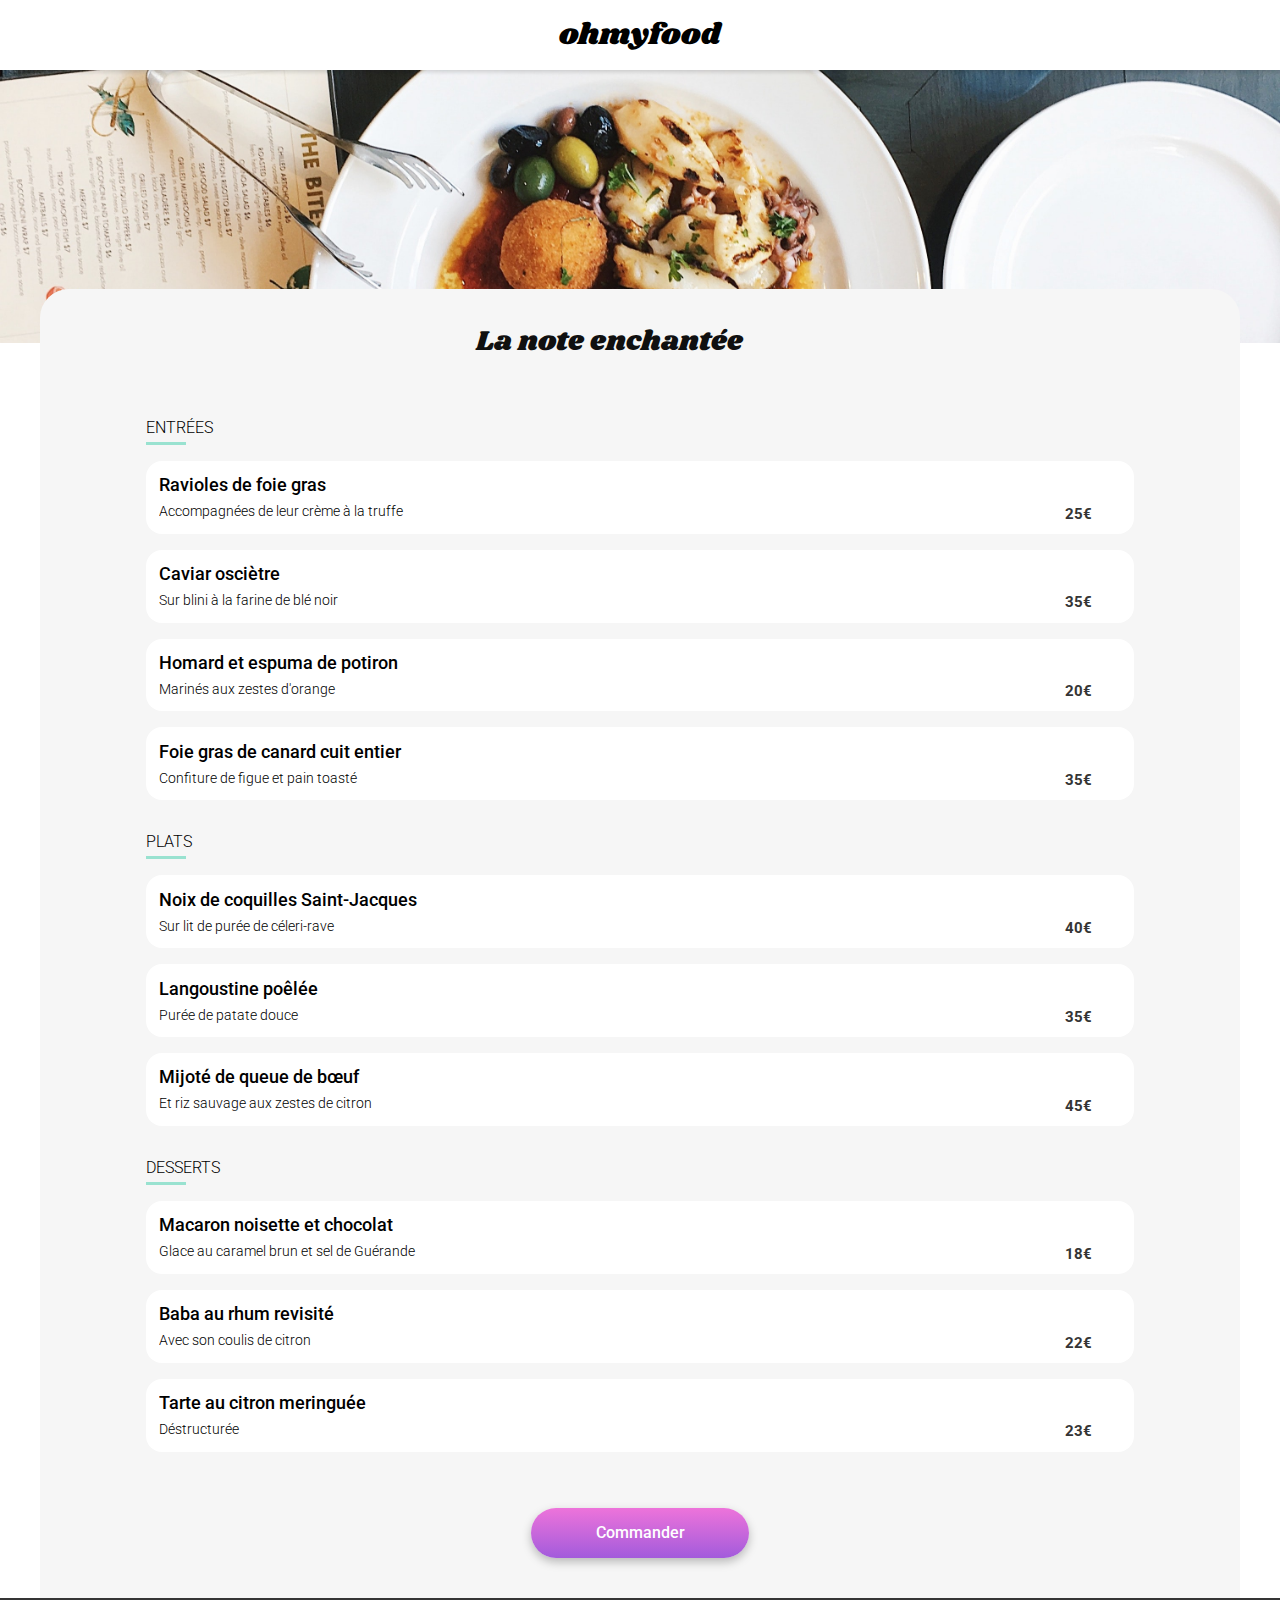
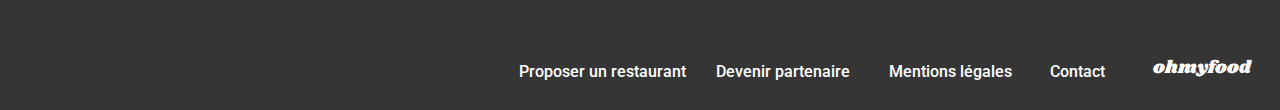
==== commit 1a9f4dc7: "fix-price" ====
--- a/la-note-enchantée.html
+++ b/la-note-enchantée.html
@@ -45,33 +45,41 @@
                                 <div class="menuCarte__content">
                                     <h4 class="menuCarte__content__title">Ravioles de foie gras</h4>
                                     <p class="menuCarte__content__text">Accompagnées de leur crème à la truffe</p>
+                                    <p class="menuCarte__price">25€</p>
                                 </div>
-                                <p class="menuCarte__price">25€</p>
-                                <div class="plate__confirmation"><i class="fa-solid fa-circle-check"></i></div>
+                                <input class="btnCheckbox" type="checkbox" id="btnCheck__entrees-one">
+                                <label class="plate__confirmation label__check" for="btnCheck__entrees-one"><i
+                                        class="fa-solid fa-circle-check"></i></label>
                             </div>
                             <div class="menuCarte">
                                 <div class="menuCarte__content">
                                     <h4 class="menuCarte__content__title">Caviar osciètre</h4>
                                     <p class="menuCarte__content__text">Sur blini à la farine de blé noir</p>
+                                    <p class="menuCarte__price">35€</p>
                                 </div>
-                                <p class="menuCarte__price">35€</p>
-                                <div class="plate__confirmation"><i class="fa-solid fa-circle-check"></i></div>
+                                <input class="btnCheckbox" type="checkbox" id="btnCheck__entrees-two">
+                                <label class="plate__confirmation label__check" for="btnCheck__entrees-two"><i
+                                        class="fa-solid fa-circle-check"></i></label>
                             </div>
                             <div class="menuCarte">
                                 <div class="menuCarte__content">
                                     <h4 class="menuCarte__content__title">Homard et espuma de potiron</h4>
                                     <p class="menuCarte__content__text">Marinés aux zestes d'orange</p>
+                                    <p class="menuCarte__price">20€</p>
                                 </div>
-                                <p class="menuCarte__price">20€</p>
-                                <div class="plate__confirmation"><i class="fa-solid fa-circle-check"></i></div>
+                                <input class="btnCheckbox" type="checkbox" id="btnCheck__entrees-three">
+                                <label class="plate__confirmation label__check" for="btnCheck__entrees-three"><i
+                                        class="fa-solid fa-circle-check"></i></label>
                             </div>
                             <div class="menuCarte">
                                 <div class="menuCarte__content">
                                     <h4 class="menuCarte__content__title">Foie gras de canard cuit entier</h4>
                                     <p class="menuCarte__content__text">Confiture de figue et pain toasté</p>
+                                    <p class="menuCarte__price">35€</p>
                                 </div>
-                                <p class="menuCarte__price">35€</p>
-                                <div class="plate__confirmation"><i class="fa-solid fa-circle-check"></i></div>
+                                <input class="btnCheckbox" type="checkbox" id="btnCheck__entrees-four">
+                                <label class="plate__confirmation label__check" for="btnCheck__entrees-four"><i
+                                        class="fa-solid fa-circle-check"></i></label>
                             </div>
                         </div>
                         <!-- 2eme List | Plats -->
@@ -81,25 +89,31 @@
                                 <div class="menuCarte__content">
                                     <h4 class="menuCarte__content__title">Noix de coquilles Saint-Jacques</h4>
                                     <p class="menuCarte__content__text">Sur lit de purée de céleri-rave</p>
+                                    <p class="menuCarte__price">40€</p>
                                 </div>
-                                <p class="menuCarte__price">40€</p>
-                                <div class="plate__confirmation"><i class="fa-solid fa-circle-check"></i></div>
+                                <input class="btnCheckbox" type="checkbox" id="btnCheck__plats-one">
+                                <label class="plate__confirmation label__check" for="btnCheck__plats-one"><i
+                                        class="fa-solid fa-circle-check"></i></label>
                             </div>
                             <div class="menuCarte">
                                 <div class="menuCarte__content">
                                     <h4 class="menuCarte__content__title">Langoustine poêlée</h4>
                                     <p class="menuCarte__content__text">Purée de patate douce</p>
+                                    <p class="menuCarte__price">35€</p>
                                 </div>
-                                <p class="menuCarte__price">35€</p>
-                                <div class="plate__confirmation"><i class="fa-solid fa-circle-check"></i></div>
+                                <input class="btnCheckbox" type="checkbox" id="btnCheck__plats-two">
+                                <label class="plate__confirmation label__check" for="btnCheck__plats-two"><i
+                                        class="fa-solid fa-circle-check"></i></label>
                             </div>
                             <div class="menuCarte">
                                 <div class="menuCarte__content">
                                     <h4 class="menuCarte__content__title">Mijoté de queue de bœuf</h4>
                                     <p class="menuCarte__content__text">Et riz sauvage aux zestes de citron</p>
+                                    <p class="menuCarte__price">45€</p>
                                 </div>
-                                <p class="menuCarte__price">45€</p>
-                                <div class="plate__confirmation"><i class="fa-solid fa-circle-check"></i></div>
+                                <input class="btnCheckbox" type="checkbox" id="btnCheck__plats-three">
+                                <label class="plate__confirmation label__check" for="btnCheck__plats-three"><i
+                                        class="fa-solid fa-circle-check"></i></label>
                             </div>
                         </div>
                         <!-- 3eme List | Desserts -->
@@ -109,25 +123,31 @@
                                 <div class="menuCarte__content">
                                     <h4 class="menuCarte__content__title">Macaron noisette et chocolat</h4>
                                     <p class="menuCarte__content__text">Glace au caramel brun et sel de Guérande</p>
+                                    <p class="menuCarte__price">18€</p>
                                 </div>
-                                <p class="menuCarte__price">18€</p>
-                                <div class="plate__confirmation"><i class="fa-solid fa-circle-check"></i></div>
+                                <input class="btnCheckbox" type="checkbox" id="btnCheck__desserts-one">
+                                <label class="plate__confirmation label__check" for="btnCheck__desserts-one"><i
+                                        class="fa-solid fa-circle-check"></i></label>
                             </div>
                             <div class="menuCarte">
                                 <div class="menuCarte__content">
                                     <h4 class="menuCarte__content__title">Baba au rhum revisité</h4>
                                     <p class="menuCarte__content__text">Avec son coulis de citron</p>
+                                    <p class="menuCarte__price">22€</p>
                                 </div>
-                                <p class="menuCarte__price">22€</p>
-                                <div class="plate__confirmation"><i class="fa-solid fa-circle-check"></i></div>
+                                <input class="btnCheckbox" type="checkbox" id="btnCheck__desserts-two">
+                                <label class="plate__confirmation label__check" for="btnCheck__desserts-two"><i
+                                        class="fa-solid fa-circle-check"></i></label>
                             </div>
                             <div class="menuCarte">
                                 <div class="menuCarte__content">
                                     <h4 class="menuCarte__content__title">Tarte au citron meringuée</h4>
                                     <p class="menuCarte__content__text">Déstructurée</p>
+                                    <p class="menuCarte__price">23€</p>
                                 </div>
-                                <p class="menuCarte__price">23€</p>
-                                <div class="plate__confirmation"><i class="fa-solid fa-circle-check"></i></div>
+                                <input class="btnCheckbox" type="checkbox" id="btnCheck__desserts-three">
+                                <label class="plate__confirmation label__check" for="btnCheck__desserts-three"><i
+                                        class="fa-solid fa-circle-check"></i></label>
                             </div>
                         </div>
                         <a class="purple__button btn__menu" href="#">
--- a/styles/style.css
+++ b/styles/style.css
@@ -222,19 +222,21 @@
 .menuBox .menuCarte__price {
   display: flex;
   align-self: flex-end;
+  top: 1.9rem;
   padding: 0.84rem;
   color: #353535;
-  text-align: center;
   font-family: "Roboto", sans-serif;
   font-size: 0.94rem;
   font-style: normal;
   font-weight: 700;
   line-height: normal;
+  position: absolute;
 }
 .menuBox .menuCarte .plate__confirmation {
   background-color: #99e2d0;
   color: #fff;
   border-top-right-radius: 1rem;
+  cursor: pointer;
   border-bottom-right-radius: 1rem;
   width: 5.5rem;
   display: flex;
@@ -370,6 +372,16 @@
   height: auto;
   z-index: 2;
   color: #353535;
+}
+
+.btnCheckbox {
+  display: none;
+}
+.btnCheckbox:checked + .label__check {
+  margin-right: 0rem;
+}
+.btnCheckbox:checked + .label__check i {
+  transform: rotate(360deg);
 }
 
 .btnHeart {
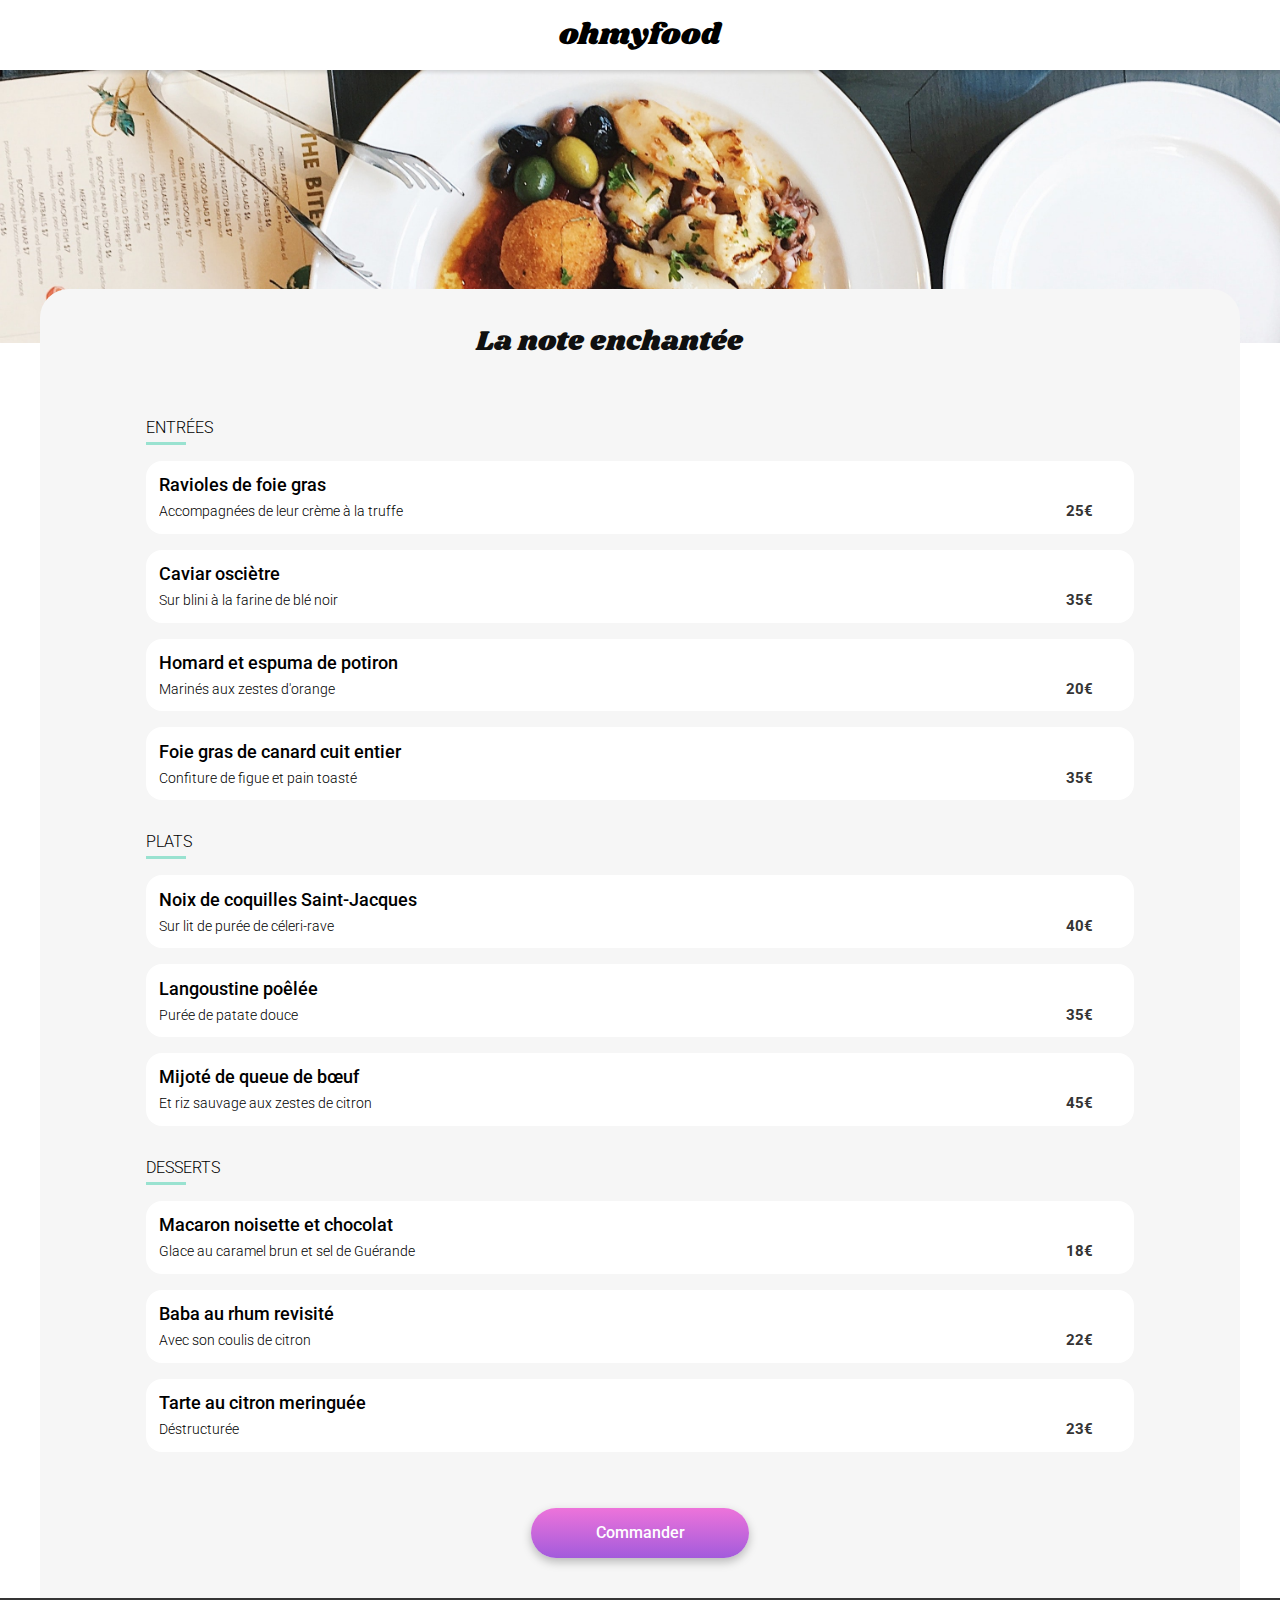
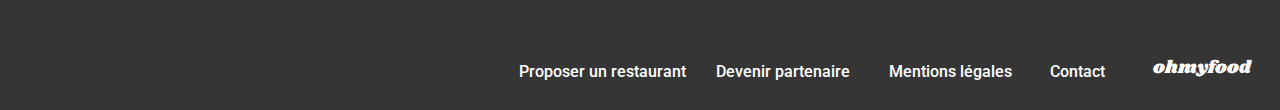
==== commit a20b9ca8: "modif-checkbox" ====
--- a/la-note-enchantée.html
+++ b/la-note-enchantée.html
@@ -41,114 +41,145 @@
                     <div class="full-menu">
                         <div class="menuBox menuBox--1">
                             <h3 class="menuBox__title">Entrées</h3>
-                            <div class="menuCarte">
-                                <div class="menuCarte__content">
-                                    <h4 class="menuCarte__content__title">Ravioles de foie gras</h4>
-                                    <p class="menuCarte__content__text">Accompagnées de leur crème à la truffe</p>
-                                    <p class="menuCarte__price">25€</p>
-                                </div>
-                                <input class="btnCheckbox" type="checkbox" id="btnCheck__entrees-one">
-                                <label class="plate__confirmation label__check" for="btnCheck__entrees-one"><i
-                                        class="fa-solid fa-circle-check"></i></label>
-                            </div>
-                            <div class="menuCarte">
-                                <div class="menuCarte__content">
-                                    <h4 class="menuCarte__content__title">Caviar osciètre</h4>
-                                    <p class="menuCarte__content__text">Sur blini à la farine de blé noir</p>
-                                    <p class="menuCarte__price">35€</p>
-                                </div>
-                                <input class="btnCheckbox" type="checkbox" id="btnCheck__entrees-two">
-                                <label class="plate__confirmation label__check" for="btnCheck__entrees-two"><i
-                                        class="fa-solid fa-circle-check"></i></label>
-                            </div>
-                            <div class="menuCarte">
-                                <div class="menuCarte__content">
-                                    <h4 class="menuCarte__content__title">Homard et espuma de potiron</h4>
-                                    <p class="menuCarte__content__text">Marinés aux zestes d'orange</p>
-                                    <p class="menuCarte__price">20€</p>
-                                </div>
-                                <input class="btnCheckbox" type="checkbox" id="btnCheck__entrees-three">
-                                <label class="plate__confirmation label__check" for="btnCheck__entrees-three"><i
-                                        class="fa-solid fa-circle-check"></i></label>
-                            </div>
-                            <div class="menuCarte">
-                                <div class="menuCarte__content">
-                                    <h4 class="menuCarte__content__title">Foie gras de canard cuit entier</h4>
-                                    <p class="menuCarte__content__text">Confiture de figue et pain toasté</p>
-                                    <p class="menuCarte__price">35€</p>
-                                </div>
-                                <input class="btnCheckbox" type="checkbox" id="btnCheck__entrees-four">
-                                <label class="plate__confirmation label__check" for="btnCheck__entrees-four"><i
-                                        class="fa-solid fa-circle-check"></i></label>
-                            </div>
+                            <input class="btnCheckbox" type="checkbox" id="btnCheck__entrees-one">
+                            <label class="menuCarte" for="btnCheck__entrees-one">
+                                <span class="menuCarte__content">
+                                    <span class="menuCarte__content__title">Ravioles de foie gras</span>
+                                    <span class="menuCarte__content__text">Accompagnées de leur crème à la truffe</span>
+                                </span>
+                                <span class="menuCarte__price">
+                                    <span>25€</span>
+                                </span>
+                                <span class="btnCheckMenu plate__confirmation label__check">
+                                    <i class="fa-solid fa-circle-check"></i>
+                                </span>
+                            </label>
+                            <input class="btnCheckbox" type="checkbox" id="btnCheck__entrees-two">
+                            <label class="menuCarte" for="btnCheck__entrees-two">
+                                <span class="menuCarte__content">
+                                    <span class="menuCarte__content__title">Caviar osciètre</span>
+                                    <span class="menuCarte__content__text">Sur blini à la farine de blé noir</span>
+                                </span>
+                                <span class="menuCarte__price">
+                                    <span>35€</span>
+                                </span>
+                                <span class="btnCheckMenu plate__confirmation label__check"><i
+                                        class="fa-solid fa-circle-check"></i>
+                                </span>
+                            </label>
+                            <input class="btnCheckbox" type="checkbox" id="btnCheck__entrees-three">
+                            <label class="menuCarte" for="btnCheck__entrees-three">
+                                <span class="menuCarte__content">
+                                    <span class="menuCarte__content__title">Homard et espuma de potiron</span>
+                                    <span class="menuCarte__content__text">Marinés aux zestes d'orange</span>
+                                </span>
+                                <span class="menuCarte__price">
+                                    <span>20€</span>
+                                </span>
+                                <span class="btnCheckMenu plate__confirmation label__check"><i
+                                        class="fa-solid fa-circle-check"></i>
+                                </span>
+                            </label>
+                            <input class="btnCheckbox" type="checkbox" id="btnCheck__entrees-four">
+                            <label class="menuCarte" for="btnCheck__entrees-four">
+                                <span class="menuCarte__content">
+                                    <span class="menuCarte__content__title">Foie gras de canard cuit entier</span>
+                                    <span class="menuCarte__content__text">Confiture de figue et pain toasté</span>
+                                </span>
+                                <span class="menuCarte__price">
+                                    <span>35€</span>
+                                </span>
+                                <span class="btnCheckMenu plate__confirmation label__check"><i
+                                        class="fa-solid fa-circle-check"></i>
+                                </span>
+                            </label>
                         </div>
                         <!-- 2eme List | Plats -->
                         <div class="menuBox menuBox--2">
                             <h3 class="menuBox__title">Plats</h3>
-                            <div class="menuCarte">
-                                <div class="menuCarte__content">
-                                    <h4 class="menuCarte__content__title">Noix de coquilles Saint-Jacques</h4>
-                                    <p class="menuCarte__content__text">Sur lit de purée de céleri-rave</p>
-                                    <p class="menuCarte__price">40€</p>
-                                </div>
-                                <input class="btnCheckbox" type="checkbox" id="btnCheck__plats-one">
-                                <label class="plate__confirmation label__check" for="btnCheck__plats-one"><i
-                                        class="fa-solid fa-circle-check"></i></label>
-                            </div>
-                            <div class="menuCarte">
-                                <div class="menuCarte__content">
-                                    <h4 class="menuCarte__content__title">Langoustine poêlée</h4>
-                                    <p class="menuCarte__content__text">Purée de patate douce</p>
-                                    <p class="menuCarte__price">35€</p>
-                                </div>
-                                <input class="btnCheckbox" type="checkbox" id="btnCheck__plats-two">
-                                <label class="plate__confirmation label__check" for="btnCheck__plats-two"><i
-                                        class="fa-solid fa-circle-check"></i></label>
-                            </div>
-                            <div class="menuCarte">
-                                <div class="menuCarte__content">
-                                    <h4 class="menuCarte__content__title">Mijoté de queue de bœuf</h4>
-                                    <p class="menuCarte__content__text">Et riz sauvage aux zestes de citron</p>
-                                    <p class="menuCarte__price">45€</p>
-                                </div>
-                                <input class="btnCheckbox" type="checkbox" id="btnCheck__plats-three">
-                                <label class="plate__confirmation label__check" for="btnCheck__plats-three"><i
-                                        class="fa-solid fa-circle-check"></i></label>
-                            </div>
+                            <input class="btnCheckbox" type="checkbox" id="btnCheck__plats-one">
+                            <label class="menuCarte" for="btnCheck__plats-one">
+                                <span class="menuCarte__content">
+                                    <span class="menuCarte__content__title">Noix de coquilles Saint-Jacques</span>
+                                    <span class="menuCarte__content__text">Sur lit de purée de céleri-rave</span>
+                                </span>
+                                <span class="menuCarte__price">
+                                    <span>40€</span>
+                                </span>
+                                <span class="btnCheckMenu plate__confirmation label__check"><i
+                                        class="fa-solid fa-circle-check"></i>
+                                </span>
+                            </label>
+                            <input class="btnCheckbox" type="checkbox" id="btnCheck__plats-two">
+                            <label class="menuCarte" for="btnCheck__plats-two">
+                                <span class="menuCarte__content">
+                                    <span class="menuCarte__content__title">Langoustine poêlée</span>
+                                    <span class="menuCarte__content__text">Purée de patate douce</span>
+                                </span>
+                                <span class="menuCarte__price">
+                                    <span>35€</span>
+                                </span>
+                                <span class="btnCheckMenu plate__confirmation label__check"><i
+                                        class="fa-solid fa-circle-check"></i>
+                                </span>
+                            </label>
+                            <input class="btnCheckbox" type="checkbox" id="btnCheck__plats-three">
+                            <label class="menuCarte" for="btnCheck__plats-three">
+                                <span class="menuCarte__content">
+                                    <span class="menuCarte__content__title">Mijoté de queue de bœuf</span>
+                                    <span class="menuCarte__content__text">Et riz sauvage aux zestes de citron</span>
+                                </span>
+                                <span class="menuCarte__price">
+                                    <span>45€</span>
+                                </span>
+                                <span class="btnCheckMenu plate__confirmation label__check"><i
+                                        class="fa-solid fa-circle-check"></i>
+                                </span>
+                            </label>
                         </div>
                         <!-- 3eme List | Desserts -->
                         <div class="menuBox menuBox--3">
                             <h3 class="menuBox__title">Desserts</h3>
-                            <div class="menuCarte">
-                                <div class="menuCarte__content">
-                                    <h4 class="menuCarte__content__title">Macaron noisette et chocolat</h4>
-                                    <p class="menuCarte__content__text">Glace au caramel brun et sel de Guérande</p>
-                                    <p class="menuCarte__price">18€</p>
-                                </div>
-                                <input class="btnCheckbox" type="checkbox" id="btnCheck__desserts-one">
-                                <label class="plate__confirmation label__check" for="btnCheck__desserts-one"><i
-                                        class="fa-solid fa-circle-check"></i></label>
-                            </div>
-                            <div class="menuCarte">
-                                <div class="menuCarte__content">
-                                    <h4 class="menuCarte__content__title">Baba au rhum revisité</h4>
-                                    <p class="menuCarte__content__text">Avec son coulis de citron</p>
-                                    <p class="menuCarte__price">22€</p>
-                                </div>
-                                <input class="btnCheckbox" type="checkbox" id="btnCheck__desserts-two">
-                                <label class="plate__confirmation label__check" for="btnCheck__desserts-two"><i
-                                        class="fa-solid fa-circle-check"></i></label>
-                            </div>
-                            <div class="menuCarte">
-                                <div class="menuCarte__content">
-                                    <h4 class="menuCarte__content__title">Tarte au citron meringuée</h4>
-                                    <p class="menuCarte__content__text">Déstructurée</p>
-                                    <p class="menuCarte__price">23€</p>
-                                </div>
-                                <input class="btnCheckbox" type="checkbox" id="btnCheck__desserts-three">
-                                <label class="plate__confirmation label__check" for="btnCheck__desserts-three"><i
-                                        class="fa-solid fa-circle-check"></i></label>
-                            </div>
+                            <input class="btnCheckbox" type="checkbox" id="btnCheck__desserts-one">
+                            <label class="menuCarte" for="btnCheck__desserts-one">
+                                <span class="menuCarte__content">
+                                    <span class="menuCarte__content__title">Macaron noisette et chocolat</span>
+                                    <span class="menuCarte__content__text">Glace au caramel brun et sel de
+                                        Guérande</span>
+                                </span>
+                                <span class="menuCarte__price">
+                                    <span>18€</span>
+                                </span>
+                                <span class="btnCheckMenu plate__confirmation label__check"><i
+                                        class="fa-solid fa-circle-check"></i>
+                                </span>
+                            </label>
+                            <input class="btnCheckbox" type="checkbox" id="btnCheck__desserts-two">
+                            <label class="menuCarte" for="btnCheck__desserts-two">
+                                <span class="menuCarte__content">
+                                    <span class="menuCarte__content__title">Baba au rhum revisité</span>
+                                    <span class="menuCarte__content__text">Avec son coulis de citron</span>
+                                </span>
+                                <span class="menuCarte__price">
+                                    <span>22€</span>
+                                </span>
+                                <span class="btnCheckMenu plate__confirmation label__check"><i
+                                        class="fa-solid fa-circle-check"></i>
+                                </span>
+                            </label>
+                            <input class="btnCheckbox" type="checkbox" id="btnCheck__desserts-three">
+                            <label class="menuCarte" for="btnCheck__desserts-three">
+                                <span class="menuCarte__content">
+                                    <span class="menuCarte__content__title">Tarte au citron meringuée</span>
+                                    <span class="menuCarte__content__text">Déstructurée</span>
+                                </span>
+                                <span class="menuCarte__price">
+                                    <span>23€</span>
+                                </span>
+                                <span class="btnCheckMenu plate__confirmation label__check"><i
+                                        class="fa-solid fa-circle-check"></i>
+                                </span>
+                            </label>
                         </div>
                         <a class="purple__button btn__menu" href="#">
                             <p class="purple__button--content">Commander</p>
@@ -166,7 +197,7 @@
                 <p class="info__content"><i class="info__content--logo fa-solid fa-handshake-angle"></i>Devenir
                     partenaire</p>
                 <p class="info__content">Mentions légales</p>
-                <p class="info__content"><a href="#">Contact</a></p>
+                <p class="info__content"><a href="mailto:yohan.pruche@orange.fr">Contact</a></p>
             </div>
         </footer>
     </div>
--- a/styles/style.css
+++ b/styles/style.css
@@ -172,24 +172,19 @@
   height: auto;
   display: flex;
   flex-direction: row;
+  background-color: #fff;
   justify-content: space-between;
-  background-color: #fff;
   border-radius: 1rem;
   margin-top: 1rem;
   overflow: hidden;
   position: relative;
-}
-.menuBox .menuCarte:hover {
   cursor: pointer;
 }
-.menuBox .menuCarte:hover .plate__confirmation {
-  margin-right: 0rem;
-}
-.menuBox .menuCarte:hover .plate__confirmation i {
-  transform: rotate(360deg);
+.menuBox .menuCarte:hover .btnCheckMenu {
+  width: 20%;
 }
 .menuBox .menuCarte__content {
-  width: 100%;
+  width: 75%;
   height: auto;
   display: flex;
   flex-direction: column;
@@ -207,11 +202,13 @@
   font-style: normal;
   font-weight: 500;
   line-height: normal;
+  word-break: break-word;
 }
 .menuBox .menuCarte__content__text {
   overflow: hidden;
   color: #000;
   text-overflow: ellipsis;
+  word-break: break-word;
   white-space: nowrap;
   font-family: "Roboto", sans-serif;
   font-size: 0.9rem;
@@ -221,34 +218,28 @@
 }
 .menuBox .menuCarte__price {
   display: flex;
-  align-self: flex-end;
-  top: 1.9rem;
-  padding: 0.84rem;
+  width: 20%;
+  align-items: flex-end;
+  justify-content: flex-end;
+  padding: 0 1rem 0.84rem 0;
   color: #353535;
   font-family: "Roboto", sans-serif;
   font-size: 0.94rem;
   font-style: normal;
   font-weight: 700;
   line-height: normal;
-  position: absolute;
-}
-.menuBox .menuCarte .plate__confirmation {
+}
+.menuBox .menuCarte .btnCheckMenu {
   background-color: #99e2d0;
   color: #fff;
   border-top-right-radius: 1rem;
   cursor: pointer;
   border-bottom-right-radius: 1rem;
-  width: 5.5rem;
-  display: flex;
-  align-items: center;
-  justify-content: center;
-  margin: -0.75rem -5.5rem -0.75rem 1rem;
-  transition: margin-right 750ms ease;
-}
-.menuBox .menuCarte .plate__confirmation i {
-  transform: rotate(0);
-  transition: transform 750ms ease;
-  font-size: 1.5rem;
+  width: 0;
+  display: flex;
+  align-items: center;
+  justify-content: center;
+  transition: all 500ms ease-in-out;
 }
 
 .menuBox--1 {
@@ -377,11 +368,8 @@
 .btnCheckbox {
   display: none;
 }
-.btnCheckbox:checked + .label__check {
-  margin-right: 0rem;
-}
-.btnCheckbox:checked + .label__check i {
-  transform: rotate(360deg);
+.btnCheckbox:checked + .menuCarte .btnCheckMenu {
+  width: 20%;
 }
 
 .btnHeart {
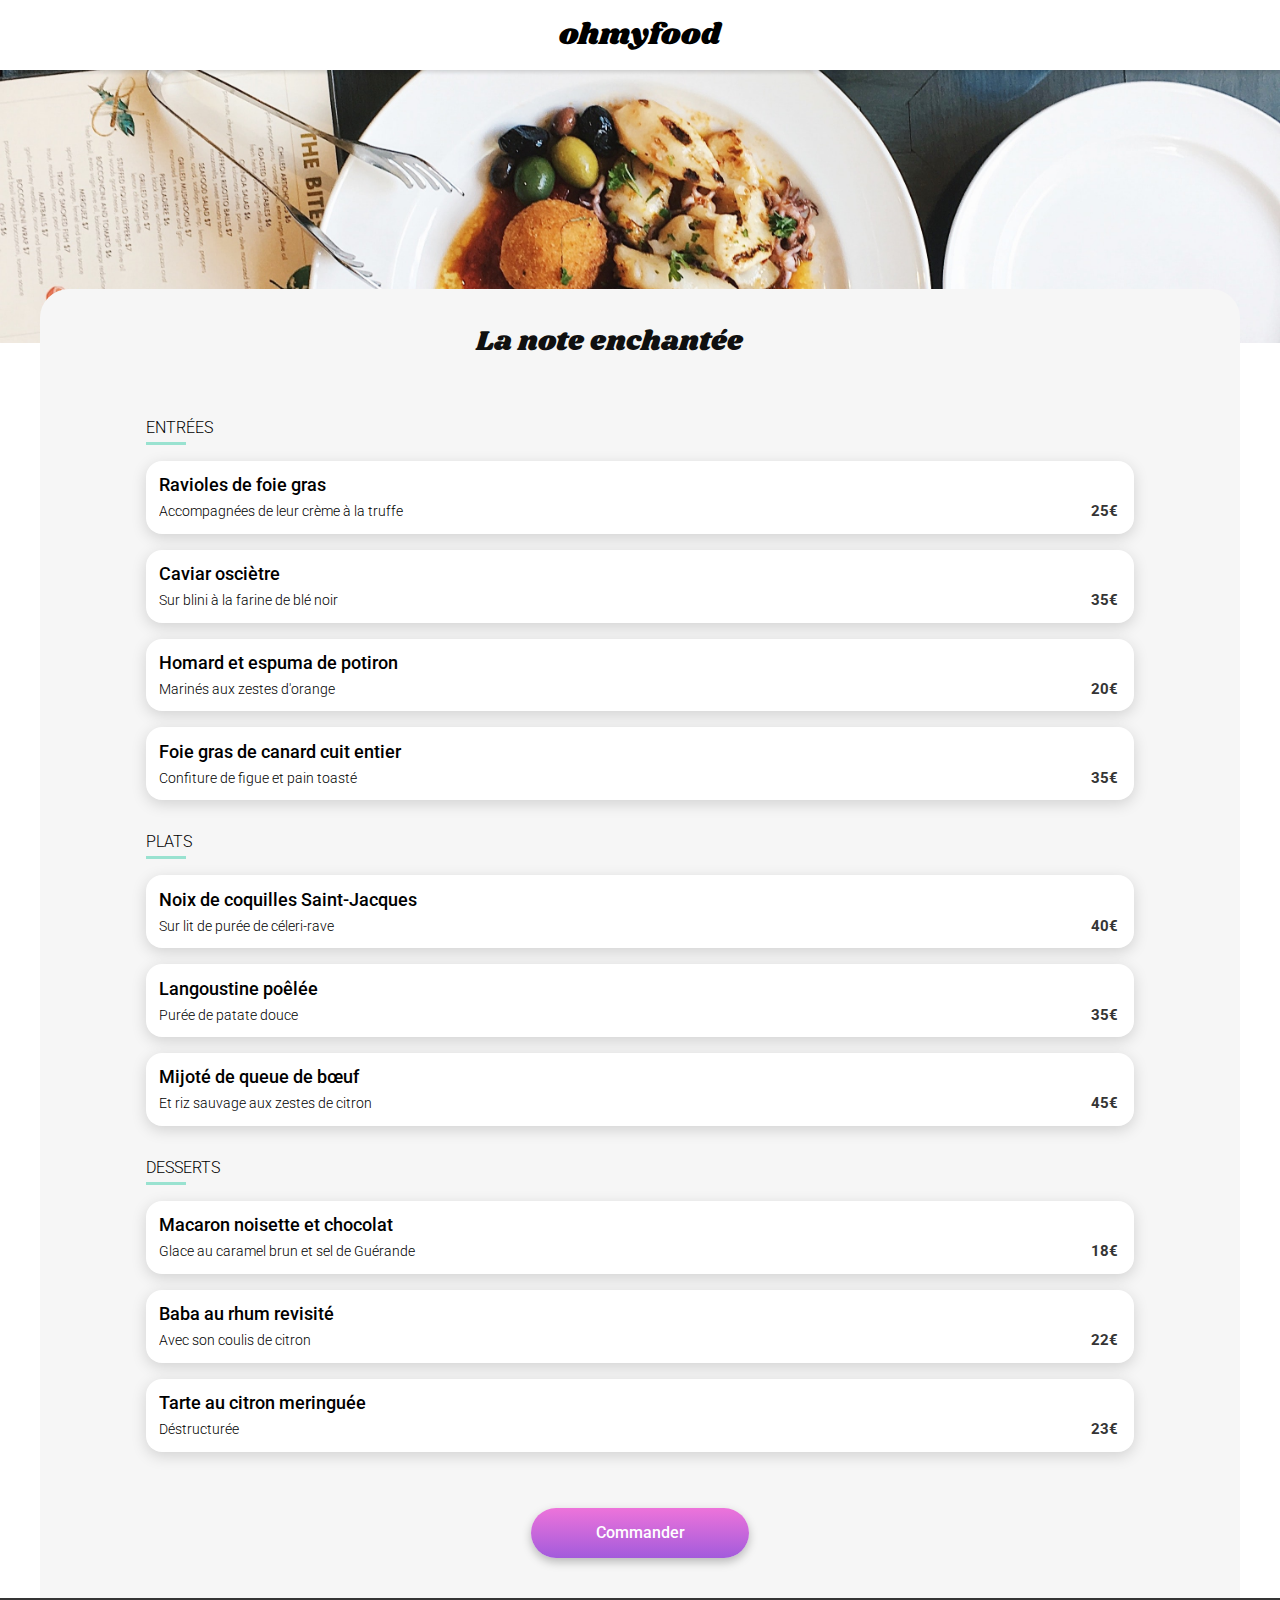
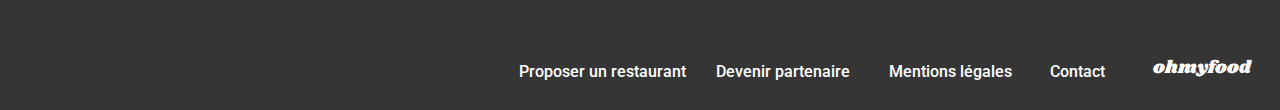
==== commit 0518ef30: "fix" ====
--- a/la-note-enchantée.html
+++ b/la-note-enchantée.html
@@ -24,7 +24,7 @@
         <main class="main">
             <!-- Section 1 | Img -->
             <div class="box">
-                <img class="box__img" src="/images/restaurants/stil-u2Lp8tXIcjw-unsplash.jpg" alt="Asiette garnie">
+                <img class="box__img" src="images/restaurants/stil-u2Lp8tXIcjw-unsplash.jpg" alt="Asiette garnie">
             </div>
             <!-- Section 2 | Menu -->
             <div class="menu">
--- a/styles/style.css
+++ b/styles/style.css
@@ -178,13 +178,17 @@
   margin-top: 1rem;
   overflow: hidden;
   position: relative;
+  box-shadow: 0px 4px 15px 0px rgba(0, 0, 0, 0.15);
   cursor: pointer;
 }
 .menuBox .menuCarte:hover .btnCheckMenu {
-  width: 20%;
+  width: 5rem;
+}
+.menuBox .menuCarte:hover .btnCheckMenu i {
+  transform: rotate(0deg);
 }
 .menuBox .menuCarte__content {
-  width: 75%;
+  width: 70%;
   height: auto;
   display: flex;
   flex-direction: column;
@@ -218,7 +222,7 @@
 }
 .menuBox .menuCarte__price {
   display: flex;
-  width: 20%;
+  width: 30%;
   align-items: flex-end;
   justify-content: flex-end;
   padding: 0 1rem 0.84rem 0;
@@ -241,6 +245,10 @@
   justify-content: center;
   transition: all 500ms ease-in-out;
 }
+.menuBox .menuCarte .btnCheckMenu i {
+  transform: rotate(360deg);
+  transition: transform 500ms ease-in-out;
+}
 
 .menuBox--1 {
   animation: menu-appear 750ms cubic-bezier(0.25, 0.46, 0.45, 0.94) both;
@@ -369,7 +377,10 @@
   display: none;
 }
 .btnCheckbox:checked + .menuCarte .btnCheckMenu {
-  width: 20%;
+  width: 5rem;
+}
+.btnCheckbox:checked + .menuCarte i {
+  transform: rotate(0deg);
 }
 
 .btnHeart {
